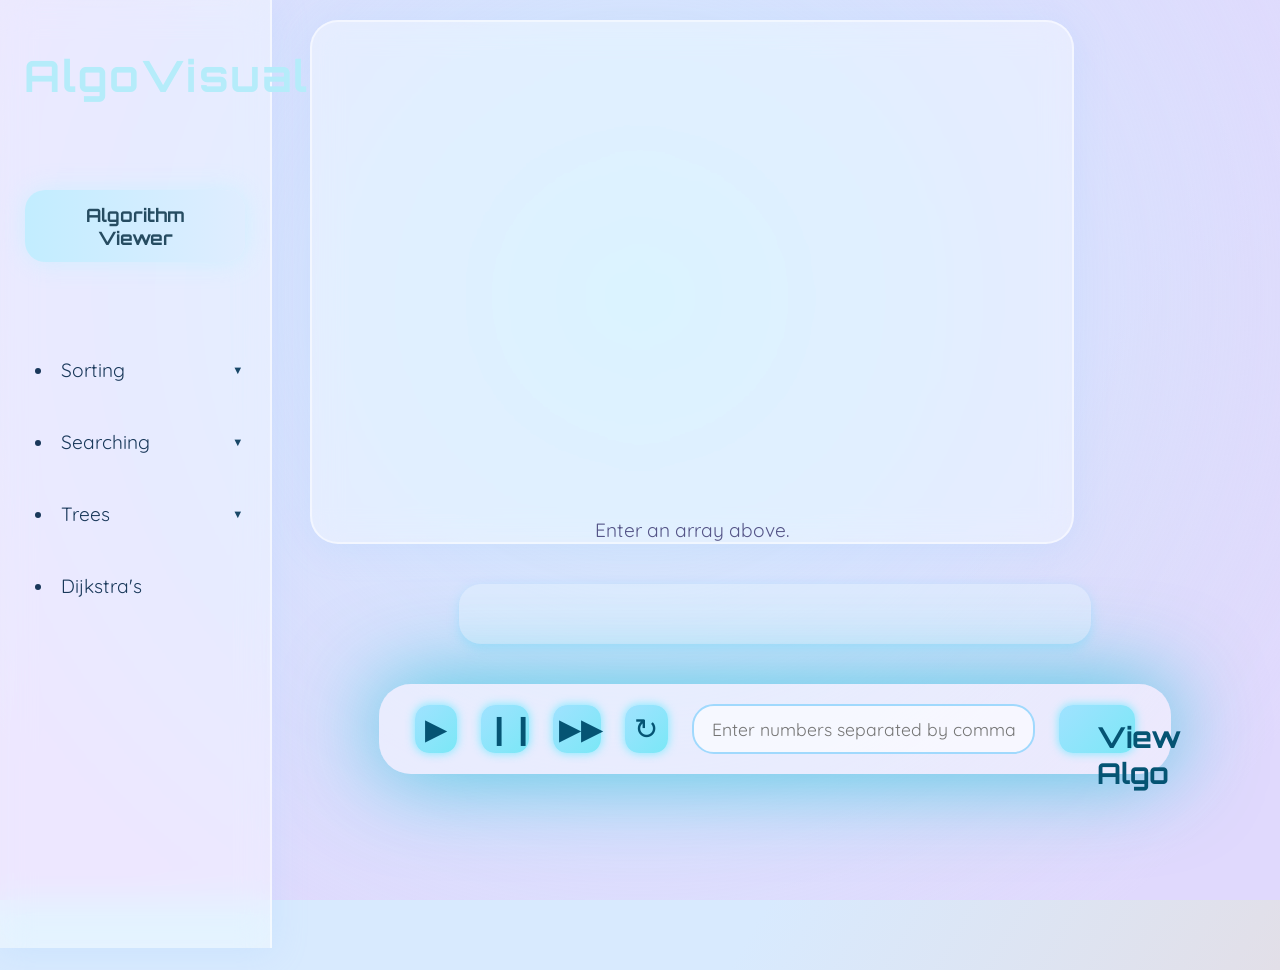
==== index.html @ 263bd95a "file broken into seperate css html and js sections" ====
<!DOCTYPE html>
<html lang="en">
  <head>
    <meta charset="UTF-8" />
    <title>Futuristic Algorithm Visualizer</title>

    <!-- Google Fonts -->
    <link
      href="https://fonts.googleapis.com/css?family=Orbitron:700&display=swap"
      rel="stylesheet"
    />
    <link
      href="https://fonts.googleapis.com/css?family=Quicksand:500,700&display=swap"
      rel="stylesheet"
    />

    <!-- External CSS -->
    <link rel="stylesheet" href="style.css" />
  </head>
  <body>
    <div id="main-bg"></div>

    <!-- Sidebar -->
    <nav id="sidebar">
      <h2>AlgoVisual</h2>
      <button class="tab-btn" id="algoTab">Algorithm Viewer</button>
      <ul id="topics">
        <li class="dropdown">
          Sorting
          <ul>
            <li id="bubbleSortBtn">Bubble Sort</li>
            <li id="mergeSortBtn">Merge Sort</li>
            <li id="quickSortBtn">Quick Sort</li>
          </ul>
        </li>
        <li class="dropdown">
          Searching
          <ul>
            <li id="linearSearchBtn">Linear Search</li>
            <li id="binarySearchBtn">Binary Search</li>
          </ul>
        </li>
        <li class="dropdown">
          Trees
          <ul>
            <li id="linearTreeBtn">Linear Tree</li>
            <li id="binaryTreeBtn">Binary Tree</li>
          </ul>
        </li>
        <li id="dijkstraBtn">Dijkstra's</li>
      </ul>
    </nav>

    <!-- Main Visualizer -->
    <main id="visualizer">
      <div id="viz"></div>
      <div id="step-info"></div>

      <div id="controls">
        <button title="Start" aria-label="Start Animation">&#9654;</button>
        <button title="Pause" aria-label="Pause Animation">
          &#10073;&#10073;
        </button>
        <button title="Step" aria-label="Step Animation">&#9654;&#9654;</button>
        <button title="Reset" aria-label="Reset Animation">&#8635;</button>

        <input
          id="user-input"
          aria-label="Input Array"
          type="text"
          placeholder="Enter numbers separated by commas (e.g., 3,5,1,9)"
        />

        <button id="viewAlgoBtn" aria-label="View Algorithm Details">
          View Algo
        </button>
      </div>
    </main>

    <!-- Info Panel -->
    <aside id="algo-info" aria-label="Algorithm Information" hidden>
      <h2 id="algo-title">Algorithm Title</h2>
      <pre id="algo-code" aria-label="Algorithm Code"></pre>
      <p id="algo-desc">Algorithm description goes here.</p>
    </aside>

    <!-- Modal for Algorithm Details -->
    <div
      class="algo-modal"
      id="algoModal"
      role="dialog"
      aria-modal="true"
      aria-labelledby="algoModalTitle"
      aria-describedby="algoModalDesc"
      tabindex="-1"
    >
      <div class="modal-content">
        <button class="modal-close" aria-label="Close">&times;</button>
        <h2 id="algoModalTitle">Algorithm Info</h2>
        <div id="algoModalDesc"></div>
      </div>
    </div>

    <!-- External JS -->
    <script src="script.js"></script>
  </body>
</html>
---- style.css ----
/* Root colors and fonts */
:root {
  --main-bg: linear-gradient(120deg, #d8eafe 70%, #e2dfe8 100%);
  --card-bg: rgba(255, 255, 255, 0.25);
  --glass-bg: rgba(255, 255, 255, 0.4);
  --glass-border: rgba(255, 255, 255, 0.5);
  --glass-shadow: 0 4px 32px 0 rgba(163, 208, 255, 0.25);
  --neon-blue: #77e7ff;
  --neon-green: #93e9be;
  --periwinkle: #ccccff;
  --accent-blue: #4da3d4;
  --glow: 0 0 12px 3px #acdaff;
  --font-head: "Orbitron", Arial, sans-serif;
  --font-menu: "Quicksand", Arial, sans-serif;
}

/* Body setup */
body {
  margin: 0;
  min-height: 100vh;
  background: var(--main-bg);
  font-family: var(--font-menu);
  color: #19385a;
  overflow-x: hidden;
}

/* Background glow shape */
#main-bg {
  position: fixed;
  z-index: -2;
  left: 0;
  top: 0;
  width: 100vw;
  height: 100vh;
  background: radial-gradient(
    circle at center 33%,
    #b0eafa33 0%,
    #e0d9fd 88%
  );
}

/* Sidebar styling for glass effect */
#sidebar {
  width: 270px;
  height: 100vh;
  background: var(--glass-bg);
  border-right: 2px solid var(--glass-border);
  box-shadow: var(--glass-shadow);
  backdrop-filter: blur(16px) saturate(150%);
  -webkit-backdrop-filter: blur(16px) saturate(150%);
  display: flex;
  flex-direction: column;
  align-items: flex-start;
  padding-top: 48px;
  position: fixed;
  left: 0;
  top: 0;
  z-index: 2;
  gap: 40px;
}

/* Sidebar header */
#sidebar h2 {
  font-family: var(--font-head);
  color: #b5ecfa;
  font-size: 2.7rem;
  font-weight: 700;
  letter-spacing: 2px;
  margin: 0 0 48px 24px;
  text-shadow: var(--glow);
  width: 100%;
  text-align: left;
}

/* Sidebar tab buttons */
#sidebar .tab-btn {
  background: linear-gradient(90deg, #c2edff 0%, #dfedff 100%);
  border: none;
  color: #264c61;
  border-radius: 20px;
  font-size: 1.15rem;
  font-family: var(--font-head);
  font-weight: 700;
  padding: 13px 35px;
  margin: 0 25px 40px 25px;
  cursor: pointer;
  box-shadow: 0 0 24px #b4f2ff77;
  transition: box-shadow 0.17s, color 0.16s, background 0.14s;
}

/* Tab button active/hover style */
#sidebar .tab-btn:hover,
#sidebar .tab-btn.selected {
  background: linear-gradient(100deg, #d7faff 30%, #cef5ff 100%);
  color: #235684;
  box-shadow: var(--glass-shadow);
}

/* Topics list styling */
#topics {
  width: 95%;
  margin: 0 auto;
  padding-left: 0;
}

/* Topic items */
#topics > li {
  font-family: var(--font-menu);
  font-size: 1.2rem;
  text-align: left;
  margin: 0 0 16px 0;
  padding: 16px 28px;
  cursor: pointer;
  border-radius: 18px;
  list-style-type: disc;
  list-style-position: inside;
  background: none;
  transition: background 0.2s ease;
  user-select: none;
  position: relative;
}

/* Hover and selected */
#topics > li:hover,
#topics > li.selected {
  background: rgba(255, 255, 255, 0.17);
  color: #2a86aa;
}

/* Dropdown menus */
.dropdown > ul {
  display: none;
  margin: 0;
  padding-left: 20px;
  list-style-type: circle;
}
.dropdown.open > ul {
  display: block;
}
.dropdown > ul > li {
  padding-left: 12px;
  margin-bottom: 6px;
  font-weight: 500;
  cursor: pointer;
  border-radius: 14px;
}
.dropdown > ul > li:hover,
.dropdown > ul > li.selected {
  background: rgba(255, 255, 255, 0.25);
  color: #2d90c9;
}

/* Add arrow indicator for dropdown */
.dropdown::after {
  content: "▼";
  font-size: 0.7rem;
  position: absolute;
  right: 20px;
  top: 50%;
  transform: translateY(-50%);
  color: #194868;
  user-select: none;
  transition: transform 0.3s ease;
}
.dropdown.open::after {
  transform: translateY(-50%) rotate(180deg);
}

/* Main content area */
main#visualizer {
  margin-left: 270px;
  min-height: 100vh;
  padding: 20px 40px 50px 40px;
}

/* Visualization canvas */
#viz {
  width: 760px;
  height: 370px;
  background: var(--glass-bg);
  border-radius: 28px;
  border: 2px solid var(--glass-border);
  box-shadow: 0 4px 32px 0 rgba(163, 208, 255, 0.25);
  backdrop-filter: blur(15px) saturate(160%);
  display: flex;
  align-items: flex-end;
  justify-content: center;
  margin-bottom: 40px;
}

/* Each bar container */
.bar-container {
  display: flex;
  flex-direction: column;
  align-items: center;
  margin: 0 7px;
}

/* Bar label */
.array-value {
  font-family: var(--font-head);
  font-size: 1.1rem;
  margin-bottom: 8px;
  text-shadow: 0 2px 8px #acdbf7;
  letter-spacing: 1px;
  min-width: 28px;
  background: rgba(230, 250, 255, 0.5);
  border-radius: 6px;
  padding: 2px 7px;
  text-align: center;
  transition: background-color 0.3s, color 0.3s;
}

/* Bars */
.bar {
  width: 28px;
  border-radius: 9px;
  background: linear-gradient(
    130deg,
    #abe7fe 0%,
    #b5fdfa 70%,
    #edfff8 100%
  );
  box-shadow: 0 2px 9px 0 rgba(123, 206, 234, 0.7);
  transition: height 0.4s ease, background-color 0.3s ease;
}

/* Highlighted bars */
.highlight {
  background: linear-gradient(120deg, #80ffd3 0%, #67f9e7 100%);
  box-shadow: 0 0 22px #38ffdc;
}
.swap {
  background: #ff8e94;
  box-shadow: 0 0 22px #ff5f66;
}
.pivot {
  background: linear-gradient(120deg, #ffd780 0%, #ffb86b 100%);
  box-shadow: 0 0 22px #ffd05a;
}

/* Step info message */
#step-info {
  font-family: var(--font-menu);
  font-size: 1.1rem;
  color: #317ca6;
  max-width: 580px;
  margin: 0 auto 40px auto;
  padding: 12px 26px;
  border-radius: 22px;
  background: rgba(227, 244, 255, 0.44);
  box-shadow: 0 4px 12px #9edefdb7;
  text-align: center;
  min-height: 36px;
  user-select: none;
}

/* Control panel */
#controls {
  max-width: 720px;
  margin: 0 auto 40px auto;
  display: flex;
  justify-content: center;
  gap: 24px;
  align-items: center;
  background: var(--glass-bg);
  border-radius: 32px;
  padding: 20px 36px;
  box-shadow: 0 0 88px 2px #00bcd4ab;
}
#controls button {
  background: linear-gradient(135deg, #a0e2ff 0%, #7ee7f7 90%);
  border: none;
  border-radius: 14px;
  width: 48px;
  height: 48px;
  cursor: pointer;
  user-select: none;
  font-size: 1.8rem;
  color: #055473;
  transition: box-shadow 0.3s ease;
  box-shadow: 0 0 8px 1px #4aeaff9a;
}
#controls button:hover {
  box-shadow: 0 0 20px 4px #4aeaffda;
}
#controls input {
  width: 360px;
  font-size: 1.1rem;
  padding: 12px 18px;
  border-radius: 22px;
  border: 2px solid #a0d9fd;
  background: rgba(255, 255, 255, 0.6);
  color: #315f74;
  font-family: var(--font-menu);
  user-select: all;
}

/* View Algo button */
#viewAlgoBtn {
  background: linear-gradient(130deg, #95f6e1 0%, #68e3d6 100%);
  border: none;
  color: #0e605b;
  font-weight: 700;
  font-family: var(--font-head);
  border-radius: 32px;
  cursor: pointer;
  padding: 14px 38px;
  font-size: 1.15rem;
  box-shadow: 0 0 28px #4aeaffbb;
  transition: background-color 0.4s ease;
}
#viewAlgoBtn:hover {
  background: linear-gradient(130deg, #68e3d6 0%, #4ac0bd 100%);
}

/* Information panel */
#algo-info {
  max-width: 740px;
  margin: 0 auto;
  padding: 20px 24px;
  background: var(--glass-bg);
  border-radius: 28px;
  box-shadow: 0 0 32px #58dff3aa;
  color: #16677e;
  font-family: var(--font-menu);
}
#algo-info h2 {
  font-family: var(--font-head);
  text-align: center;
  margin-bottom: 16px;
}
#algo-info pre {
  border-radius: 14px;
  background: rgba(255, 255, 255, 0.3);
  box-shadow: inset 0 0 8px #95f4ffaa;
  padding: 22px 28px;
  font-family: monospace;
  overflow-x: auto;
}

/* Modal styles */
.algo-modal {
  position: fixed;
  inset: 0;
  background: rgba(200, 220, 255, 0.3);
  display: none;
  align-items: center;
  justify-content: center;
  backdrop-filter: blur(24px);
  z-index: 10;
}
.algo-modal.show {
  display: flex;
}
.algo-modal .modal-content {
  background: linear-gradient(120deg, #dbf8fa 70%, #f7fcff 100%);
  border-radius: 40px;
  box-shadow: 0 0 40px #3ac7fc9c;
  padding: 32px 42px;
  max-width: 480px;
  width: 90%;
  position: relative;
  font-family: var(--font-menu);
  color: #1d4f70;
}
.algo-modal .modal-content h2 {
  font-family: var(--font-head);
  font-size: 2.4rem;
  text-align: center;
  margin-bottom: 24px;
  text-shadow: 0 0 24px #53d9fc9a;
}
.algo-modal .modal-content pre {
  background: rgba(255, 255, 255, 0.6);
  border-radius: 18px;
  padding: 18px 24px;
  font-size: 1rem;
  overflow-x: auto;
}
.algo-modal .modal-content p,
.algo-modal .modal-content ul {
  font-size: 1.05rem;
  line-height: 1.4;
}
.algo-modal .modal-content ul {
  padding-left: 24px;
  color: #0e5864;
}
.algo-modal .modal-content ul li {
  margin-bottom: 8px;
}
.algo-modal .modal-close {
  position: absolute;
  top: 10px;
  right: 14px;
  width: 38px;
  height: 38px;
  font-weight: 900;
  font-size: 1.8rem;
  color: #08759c;
  border-radius: 100%;
  background: #d2f0ff;
  cursor: pointer;
  box-shadow: 0 0 18px #4fc9ff6f;
  user-select: none;
  border: none;
}
.algo-modal .modal-close:hover {
  background: #98e1ff;
  color: #01495b;
  box-shadow: 0 0 26px #47ceff9c;
}

/* Responsive */
@media (max-width: 840px) {
  #sidebar {
    width: 200px;
  }
  main#visualizer {
    margin-left: 200px;
  }
  #viz {
    width: 90vw;
    height: 300px;
  }
}
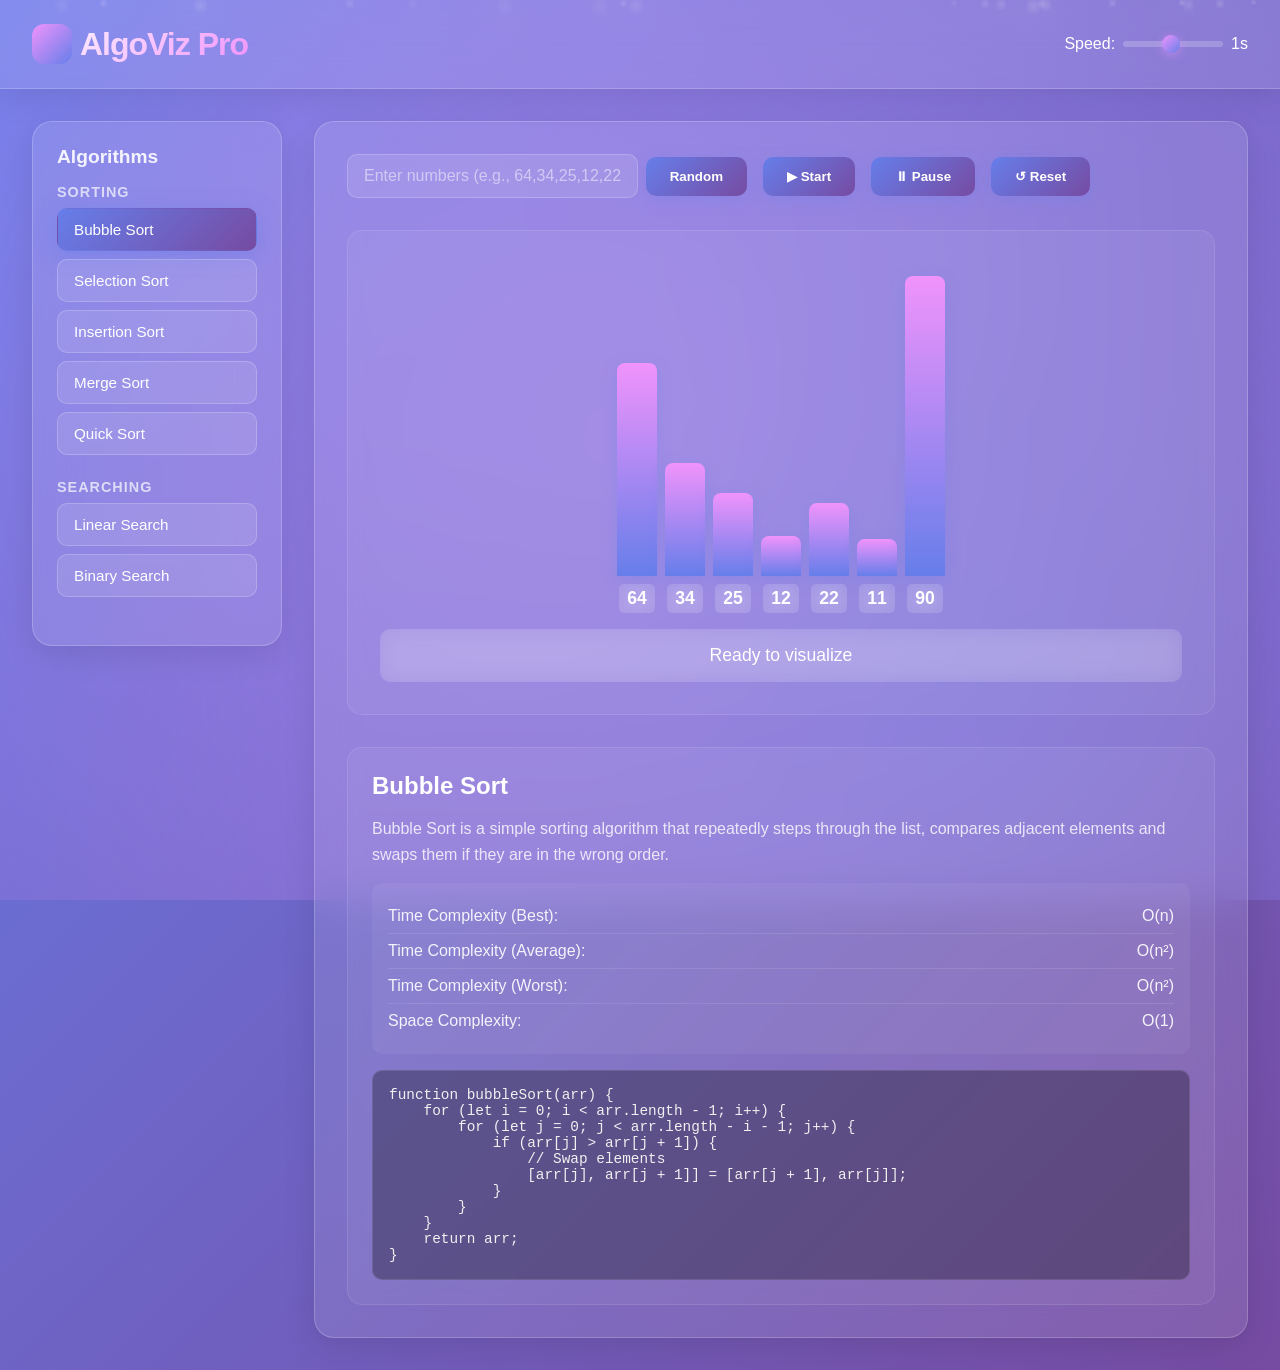
==== commit 55c8e256: "Created seperate html,css and js files" ====
--- a/index.html
+++ b/index.html
@@ -2,106 +2,123 @@
 <html lang="en">
   <head>
     <meta charset="UTF-8" />
-    <title>Futuristic Algorithm Visualizer</title>
-
-    <!-- Google Fonts -->
-    <link
-      href="https://fonts.googleapis.com/css?family=Orbitron:700&display=swap"
-      rel="stylesheet"
-    />
-    <link
-      href="https://fonts.googleapis.com/css?family=Quicksand:500,700&display=swap"
-      rel="stylesheet"
-    />
-
-    <!-- External CSS -->
+    <meta name="viewport" content="width=device-width, initial-scale=1.0" />
+    <title>AlgoViz Pro - Interactive Algorithm Visualizer</title>
     <link rel="stylesheet" href="style.css" />
   </head>
   <body>
-    <div id="main-bg"></div>
+    <div class="bg-animation"></div>
 
-    <!-- Sidebar -->
-    <nav id="sidebar">
-      <h2>AlgoVisual</h2>
-      <button class="tab-btn" id="algoTab">Algorithm Viewer</button>
-      <ul id="topics">
-        <li class="dropdown">
-          Sorting
-          <ul>
-            <li id="bubbleSortBtn">Bubble Sort</li>
-            <li id="mergeSortBtn">Merge Sort</li>
-            <li id="quickSortBtn">Quick Sort</li>
-          </ul>
-        </li>
-        <li class="dropdown">
-          Searching
-          <ul>
-            <li id="linearSearchBtn">Linear Search</li>
-            <li id="binarySearchBtn">Binary Search</li>
-          </ul>
-        </li>
-        <li class="dropdown">
-          Trees
-          <ul>
-            <li id="linearTreeBtn">Linear Tree</li>
-            <li id="binaryTreeBtn">Binary Tree</li>
-          </ul>
-        </li>
-        <li id="dijkstraBtn">Dijkstra's</li>
-      </ul>
-    </nav>
+    <!-- Floating particles -->
+    <div id="particles"></div>
 
-    <!-- Main Visualizer -->
-    <main id="visualizer">
-      <div id="viz"></div>
-      <div id="step-info"></div>
+    <header class="header">
+      <div class="logo">
+        <div class="logo-icon">📊</div>
+        AlgoViz Pro
+      </div>
+      <div class="speed-control">
+        <span>Speed:</span>
+        <input
+          type="range"
+          class="speed-slider"
+          id="speedSlider"
+          min="100"
+          max="2000"
+          value="1000"
+        />
+        <span id="speedValue">1s</span>
+      </div>
+    </header>
 
-      <div id="controls">
-        <button title="Start" aria-label="Start Animation">&#9654;</button>
-        <button title="Pause" aria-label="Pause Animation">
-          &#10073;&#10073;
-        </button>
-        <button title="Step" aria-label="Step Animation">&#9654;&#9654;</button>
-        <button title="Reset" aria-label="Reset Animation">&#8635;</button>
+    <div class="container">
+      <aside class="sidebar">
+        <h3>Algorithms</h3>
 
-        <input
-          id="user-input"
-          aria-label="Input Array"
-          type="text"
-          placeholder="Enter numbers separated by commas (e.g., 3,5,1,9)"
-        />
+        <div class="algo-category">
+          <div class="category-title">Sorting</div>
+          <button class="algo-btn active" data-algo="bubble">
+            Bubble Sort
+          </button>
+          <button class="algo-btn" data-algo="selection">Selection Sort</button>
+          <button class="algo-btn" data-algo="insertion">Insertion Sort</button>
+          <button class="algo-btn" data-algo="merge">Merge Sort</button>
+          <button class="algo-btn" data-algo="quick">Quick Sort</button>
+        </div>
 
-        <button id="viewAlgoBtn" aria-label="View Algorithm Details">
-          View Algo
-        </button>
-      </div>
-    </main>
+        <div class="algo-category">
+          <div class="category-title">Searching</div>
+          <button class="algo-btn" data-algo="linear">Linear Search</button>
+          <button class="algo-btn" data-algo="binary">Binary Search</button>
+        </div>
+      </aside>
 
-    <!-- Info Panel -->
-    <aside id="algo-info" aria-label="Algorithm Information" hidden>
-      <h2 id="algo-title">Algorithm Title</h2>
-      <pre id="algo-code" aria-label="Algorithm Code"></pre>
-      <p id="algo-desc">Algorithm description goes here.</p>
-    </aside>
+      <main class="main-content">
+        <div class="controls">
+          <div class="input-group">
+            <input
+              type="text"
+              class="array-input"
+              id="arrayInput"
+              placeholder="Enter numbers (e.g., 64,34,25,12,22)"
+            />
+            <button class="control-btn" id="generateBtn">Random</button>
+          </div>
+          <button class="control-btn" id="startBtn">▶ Start</button>
+          <button class="control-btn" id="pauseBtn">⏸ Pause</button>
+          <button class="control-btn" id="resetBtn">↺ Reset</button>
+        </div>
 
-    <!-- Modal for Algorithm Details -->
-    <div
-      class="algo-modal"
-      id="algoModal"
-      role="dialog"
-      aria-modal="true"
-      aria-labelledby="algoModalTitle"
-      aria-describedby="algoModalDesc"
-      tabindex="-1"
-    >
-      <div class="modal-content">
-        <button class="modal-close" aria-label="Close">&times;</button>
-        <h2 id="algoModalTitle">Algorithm Info</h2>
-        <div id="algoModalDesc"></div>
-      </div>
+        <div class="viz-container">
+          <div class="viz-canvas" id="vizCanvas"></div>
+          <div class="status-message" id="statusMessage">
+            Ready to visualize
+          </div>
+        </div>
+
+        <div class="info-panel">
+          <h2 class="info-title" id="algoTitle">Bubble Sort</h2>
+          <p class="info-description" id="algoDescription">
+            Bubble Sort is a simple sorting algorithm that repeatedly steps
+            through the list, compares adjacent elements and swaps them if they
+            are in the wrong order.
+          </p>
+
+          <div class="complexity-table">
+            <div class="complexity-row">
+              <span>Time Complexity (Best):</span>
+              <span id="timeBest">O(n)</span>
+            </div>
+            <div class="complexity-row">
+              <span>Time Complexity (Average):</span>
+              <span id="timeAvg">O(n²)</span>
+            </div>
+            <div class="complexity-row">
+              <span>Time Complexity (Worst):</span>
+              <span id="timeWorst">O(n²)</span>
+            </div>
+            <div class="complexity-row">
+              <span>Space Complexity:</span>
+              <span id="space">O(1)</span>
+            </div>
+          </div>
+
+          <pre class="code-snippet" id="codeSnippet">
+function bubbleSort(arr) {
+    for (let i = 0; i < arr.length - 1; i++) {
+        for (let j = 0; j < arr.length - i - 1; j++) {
+            if (arr[j] > arr[j + 1]) {
+                [arr[j], arr[j + 1]] = [arr[j + 1], arr[j]];
+            }
+        }
+    }
+    return arr;
+}</pre
+          >
+        </div>
+      </main>
     </div>
 
-    <!-- External JS -->
     <script src="script.js"></script>
   </body>
 </html>
--- a/style.css
+++ b/style.css
@@ -1,427 +1,585 @@
-/* Root colors and fonts */
-:root {
-  --main-bg: linear-gradient(120deg, #d8eafe 70%, #e2dfe8 100%);
-  --card-bg: rgba(255, 255, 255, 0.25);
-  --glass-bg: rgba(255, 255, 255, 0.4);
-  --glass-border: rgba(255, 255, 255, 0.5);
-  --glass-shadow: 0 4px 32px 0 rgba(163, 208, 255, 0.25);
-  --neon-blue: #77e7ff;
-  --neon-green: #93e9be;
-  --periwinkle: #ccccff;
-  --accent-blue: #4da3d4;
-  --glow: 0 0 12px 3px #acdaff;
-  --font-head: "Orbitron", Arial, sans-serif;
-  --font-menu: "Quicksand", Arial, sans-serif;
+
+      * {
+        margin: 0;
+        padding: 0;
+        box-sizing: border-box;
+      }
+
+      :root {
+        --primary: #667eea;
+        --secondary: #764ba2;
+        --accent: #f093fb;
+        --success: #4ade80;
+        --warning: #fbbf24;
+        --danger: #f87171;
+        --dark: #1e293b;
+        --light: #f1f5f9;
+        --glass: rgba(255, 255, 255, 0.1);
+        --glass-border: rgba(255, 255, 255, 0.2);
+      }
+
+      body {
+        font-family: "Inter", -apple-system, BlinkMacSystemFont, "Segoe UI",
+          sans-serif;
+        background: linear-gradient(135deg, #667eea 0%, #764ba2 100%);
+        min-height: 100vh;
+        overflow-x: hidden;
+        position: relative;
+      }
+
+      /* Animated background */
+      .bg-animation {
+        position: fixed;
+        width: 100%;
+        height: 100%;
+        top: 0;
+        left: 0;
+        z-index: -1;
+        overflow: hidden;
+      }
+
+      .bg-animation::before {
+        content: "";
+        position: absolute;
+        width: 200%;
+        height: 200%;
+        top: -50%;
+        left: -50%;
+        background: radial-gradient(
+          circle,
+          rgba(240, 147, 251, 0.4) 0%,
+          transparent 70%
+        );
+        animation: rotate 30s linear infinite;
+      }
+
+      .bg-animation::after {
+        content: "";
+        position: absolute;
+        width: 150%;
+        height: 150%;
+        bottom: -50%;
+        right: -50%;
+        background: radial-gradient(
+          circle,
+          rgba(102, 126, 234, 0.4) 0%,
+          transparent 70%
+        );
+        animation: rotate-reverse 25s linear infinite;
+      }
+
+      @keyframes rotate {
+        0% {
+          transform: rotate(0deg);
+        }
+        100% {
+          transform: rotate(360deg);
+        }
+      }
+
+      @keyframes rotate-reverse {
+        0% {
+          transform: rotate(360deg);
+        }
+        100% {
+          transform: rotate(0deg);
+        }
+      }
+
+      /* Floating particles */
+      .particle {
+        position: fixed;
+        pointer-events: none;
+        opacity: 0.5;
+        animation: float 20s infinite linear;
+      }
+
+      @keyframes float {
+        0% {
+          transform: translateY(100vh) translateX(0) rotate(0deg);
+          opacity: 0;
+        }
+        10% {
+          opacity: 0.5;
+        }
+        90% {
+          opacity: 0.5;
+        }
+        100% {
+          transform: translateY(-100vh) translateX(100px) rotate(720deg);
+          opacity: 0;
+        }
+      }
+
+      /* Header */
+      .header {
+        background: var(--glass);
+        backdrop-filter: blur(20px);
+        border-bottom: 1px solid var(--glass-border);
+        padding: 1.5rem 2rem;
+        display: flex;
+        justify-content: space-between;
+        align-items: center;
+        position: sticky;
+        top: 0;
+        z-index: 100;
+        box-shadow: 0 8px 32px rgba(0, 0, 0, 0.1);
+      }
+
+      .logo {
+        font-size: 2rem;
+        font-weight: 800;
+        background: linear-gradient(135deg, #fff, #f093fb);
+        -webkit-background-clip: text;
+        -webkit-text-fill-color: transparent;
+        background-clip: text;
+        letter-spacing: -1px;
+        display: flex;
+        align-items: center;
+        gap: 0.5rem;
+      }
+
+      .logo-icon {
+        width: 40px;
+        height: 40px;
+        background: linear-gradient(135deg, var(--accent), var(--primary));
+        border-radius: 12px;
+        display: flex;
+        align-items: center;
+        justify-content: center;
+        font-size: 1.5rem;
+        animation: pulse-glow 2s ease-in-out infinite;
+      }
+
+      @keyframes pulse-glow {
+        0%,
+        100% {
+          box-shadow: 0 0 20px rgba(240, 147, 251, 0.5);
+        }
+        50% {
+          box-shadow: 0 0 40px rgba(240, 147, 251, 0.8);
+        }
+      }
+
+      /* Main container */
+      .container {
+        max-width: 1400px;
+        margin: 2rem auto;
+        padding: 0 2rem;
+        display: grid;
+        grid-template-columns: 250px 1fr;
+        gap: 2rem;
+      }
+
+      /* Sidebar */
+      .sidebar {
+        background: var(--glass);
+        backdrop-filter: blur(20px);
+        border: 1px solid var(--glass-border);
+        border-radius: 20px;
+        padding: 1.5rem;
+        height: fit-content;
+        position: sticky;
+        top: 100px;
+        box-shadow: 0 8px 32px rgba(0, 0, 0, 0.1);
+      }
+
+      .sidebar h3 {
+        color: white;
+        margin-bottom: 1rem;
+        font-size: 1.2rem;
+        opacity: 0.9;
+      }
+
+      .algo-category {
+        margin-bottom: 1rem;
+      }
+
+      .category-title {
+        color: rgba(255, 255, 255, 0.7);
+        font-size: 0.9rem;
+        font-weight: 600;
+        margin-bottom: 0.5rem;
+        text-transform: uppercase;
+        letter-spacing: 1px;
+      }
+
+      .algo-btn {
+        width: 100%;
+        padding: 0.75rem 1rem;
+        background: rgba(255, 255, 255, 0.1);
+        border: 1px solid rgba(255, 255, 255, 0.2);
+        color: white;
+        border-radius: 10px;
+        cursor: pointer;
+        transition: all 0.3s cubic-bezier(0.4, 0, 0.2, 1);
+        margin-bottom: 0.5rem;
+        font-size: 0.95rem;
+        text-align: left;
+        position: relative;
+        overflow: hidden;
+      }
+
+      .algo-btn::before {
+        content: "";
+        position: absolute;
+        top: 0;
+        left: -100%;
+        width: 100%;
+        height: 100%;
+        background: linear-gradient(
+          90deg,
+          transparent,
+          rgba(255, 255, 255, 0.2),
+          transparent
+        );
+        transition: left 0.5s;
+      }
+
+      .algo-btn:hover {
+        transform: translateX(5px);
+        background: rgba(255, 255, 255, 0.2);
+        border-color: rgba(255, 255, 255, 0.4);
+        box-shadow: 0 4px 20px rgba(240, 147, 251, 0.3);
+      }
+
+      .algo-btn:hover::before {
+        left: 100%;
+      }
+
+      .algo-btn.active {
+        background: linear-gradient(135deg, var(--primary), var(--secondary));
+        border-color: transparent;
+        box-shadow: 0 4px 20px rgba(102, 126, 234, 0.5);
+      }
+
+      /* Main content */
+      .main-content {
+        background: var(--glass);
+        backdrop-filter: blur(20px);
+        border: 1px solid var(--glass-border);
+        border-radius: 20px;
+        padding: 2rem;
+        box-shadow: 0 8px 32px rgba(0, 0, 0, 0.1);
+      }
+
+      /* Visualization canvas */
+      .viz-container {
+        background: rgba(255, 255, 255, 0.05);
+        border-radius: 15px;
+        padding: 2rem;
+        margin-bottom: 2rem;
+        min-height: 400px;
+        position: relative;
+        overflow: hidden;
+        border: 1px solid rgba(255, 255, 255, 0.1);
+      }
+
+      .viz-canvas {
+        display: flex;
+        align-items: flex-end;
+        justify-content: center;
+        gap: 8px;
+        min-height: 350px;
+        position: relative;
+      }
+
+      .array-bar {
+        display: flex;
+        flex-direction: column;
+        align-items: center;
+        position: relative;
+        transition: all 0.3s cubic-bezier(0.4, 0, 0.2, 1);
+      }
+
+      .bar {
+        width: 40px;
+        background: linear-gradient(180deg, var(--accent), var(--primary));
+        border-radius: 8px 8px 0 0;
+        position: relative;
+        transition: all 0.3s cubic-bezier(0.4, 0, 0.2, 1);
+        box-shadow: 0 4px 15px rgba(102, 126, 234, 0.3);
+      }
+
+      .bar.comparing {
+        background: linear-gradient(180deg, var(--warning), #f59e0b);
+        animation: pulse 0.5s ease-in-out;
+        box-shadow: 0 0 30px rgba(251, 191, 36, 0.6);
+      }
+
+      .bar.swapping {
+        background: linear-gradient(180deg, var(--danger), #ef4444);
+        animation: swap-animation 0.5s ease-in-out;
+        box-shadow: 0 0 30px rgba(248, 113, 113, 0.6);
+      }
+
+      .bar.sorted {
+        background: linear-gradient(180deg, var(--success), #22c55e);
+        animation: sorted-animation 0.5s ease-in-out;
+        box-shadow: 0 0 30px rgba(74, 222, 128, 0.6);
+      }
+
+      @keyframes pulse {
+        0%,
+        100% {
+          transform: scale(1);
+        }
+        50% {
+          transform: scale(1.1);
+        }
+      }
+
+      @keyframes swap-animation {
+        0% {
+          transform: translateY(0) rotate(0);
+        }
+        50% {
+          transform: translateY(-20px) rotate(5deg);
+        }
+        100% {
+          transform: translateY(0) rotate(0);
+        }
+      }
+
+      @keyframes sorted-animation {
+        0% {
+          transform: scale(1) translateY(0);
+        }
+        50% {
+          transform: scale(1.2) translateY(-10px);
+        }
+        100% {
+          transform: scale(1) translateY(0);
+        }
+      }
+
+      .bar-value {
+        color: white;
+        font-weight: 600;
+        font-size: 1.1rem;
+        margin-top: 0.5rem;
+        padding: 0.25rem 0.5rem;
+        background: rgba(255, 255, 255, 0.1);
+        border-radius: 5px;
+        backdrop-filter: blur(10px);
+        transition: all 0.3s;
+      }
+
+      .bar-value.highlight {
+        background: rgba(251, 191, 36, 0.3);
+        transform: scale(1.2);
+      }
+
+      /* Controls */
+      .controls {
+        display: flex;
+        gap: 1rem;
+        margin-bottom: 2rem;
+        flex-wrap: wrap;
+        align-items: center;
+      }
+
+      .control-btn {
+        padding: 0.75rem 1.5rem;
+        background: linear-gradient(135deg, var(--primary), var(--secondary));
+        border: none;
+        color: white;
+        border-radius: 10px;
+        cursor: pointer;
+        font-weight: 600;
+        transition: all 0.3s cubic-bezier(0.4, 0, 0.2, 1);
+        position: relative;
+        overflow: hidden;
+        box-shadow: 0 4px 15px rgba(102, 126, 234, 0.3);
+      }
+
+      .control-btn::before {
+        content: "";
+        position: absolute;
+        top: 50%;
+        left: 50%;
+        width: 0;
+        height: 0;
+        border-radius: 50%;
+        background: rgba(255, 255, 255, 0.3);
+        transform: translate(-50%, -50%);
+        transition: width 0.6s, height 0.6s;
+      }
+
+      .control-btn:hover {
+        transform: translateY(-2px);
+        box-shadow: 0 6px 20px rgba(102, 126, 234, 0.4);
+      }
+
+      .control-btn:active::before {
+        width: 300px;
+        height: 300px;
+      }
+
+      .control-btn:disabled {
+        opacity: 0.5;
+        cursor: not-allowed;
+      }
+
+      .input-group {
+        display: flex;
+        gap: 0.5rem;
+        align-items: center;
+        flex: 1;
+        max-width: 400px;
+      }
+
+      .array-input {
+        flex: 1;
+        padding: 0.75rem 1rem;
+        background: rgba(255, 255, 255, 0.1);
+        border: 1px solid rgba(255, 255, 255, 0.2);
+        color: white;
+        border-radius: 10px;
+        font-size: 1rem;
+        transition: all 0.3s;
+      }
+
+      .array-input::placeholder {
+        color: rgba(255, 255, 255, 0.5);
+      }
+
+      .array-input:focus {
+        outline: none;
+        background: rgba(255, 255, 255, 0.15);
+        border-color: var(--accent);
+        box-shadow: 0 0 20px rgba(240, 147, 251, 0.3);
+      }
+
+      .speed-control {
+        display: flex;
+        align-items: center;
+        gap: 0.5rem;
+        color: white;
+      }
+
+      .speed-slider {
+        width: 100px;
+        height: 6px;
+        background: rgba(255, 255, 255, 0.2);
+        border-radius: 3px;
+        outline: none;
+        -webkit-appearance: none;
+      }
+
+      .speed-slider::-webkit-slider-thumb {
+        -webkit-appearance: none;
+        width: 18px;
+        height: 18px;
+        background: linear-gradient(135deg, var(--accent), var(--primary));
+        border-radius: 50%;
+        cursor: pointer;
+        box-shadow: 0 2px 10px rgba(240, 147, 251, 0.5);
+      }
+
+      /* Info panel */
+      .info-panel {
+        background: rgba(255, 255, 255, 0.05);
+        border-radius: 15px;
+        padding: 1.5rem;
+        margin-top: 2rem;
+        border: 1px solid rgba(255, 255, 255, 0.1);
+      }
+
+      .info-title {
+        color: white;
+        font-size: 1.5rem;
+        margin-bottom: 1rem;
+        font-weight: 700;
+      }
+
+      .info-description {
+        color: rgba(255, 255, 255, 0.8);
+        line-height: 1.6;
+        margin-bottom: 1rem;
+      }
+
+      .complexity-table {
+        background: rgba(255, 255, 255, 0.05);
+        border-radius: 10px;
+        padding: 1rem;
+        margin-top: 1rem;
+      }
+
+      .complexity-row {
+        display: flex;
+        justify-content: space-between;
+        padding: 0.5rem 0;
+        color: rgba(255, 255, 255, 0.9);
+        border-bottom: 1px solid rgba(255, 255, 255, 0.1);
+      }
+
+      .complexity-row:last-child {
+        border-bottom: none;
+      }
+
+      .code-snippet {
+        background: rgba(0, 0, 0, 0.3);
+        border-radius: 10px;
+        padding: 1rem;
+        margin-top: 1rem;
+        color: #f0f0f0;
+        font-family: "Courier New", monospace;
+        font-size: 0.9rem;
+        overflow-x: auto;
+        border: 1px solid rgba(255, 255, 255, 0.1);
+      }
+
+      /* Status message */
+      .status-message {
+        text-align: center;
+        color: white;
+        font-size: 1.1rem;
+        margin-top: 1rem;
+        padding: 1rem;
+        background: rgba(255, 255, 255, 0.1);
+        border-radius: 10px;
+        backdrop-filter: blur(10px);
+        min-height: 50px;
+        display: flex;
+        align-items: center;
+        justify-content: center;
+        transition: all 0.3s;
+      }
+
+      .status-message.success {
+        background: rgba(74, 222, 128, 0.2);
+        border: 1px solid rgba(74, 222, 128, 0.3);
+      }
+
+      .status-message.warning {
+        background: rgba(251, 191, 36, 0.2);
+        border: 1px solid rgba(251, 191, 36, 0.3);
+      }
+
+      /* Responsive */
+      @media (max-width: 768px) {
+        .container {
+          grid-template-columns: 1fr;
+        }
+
+        .sidebar {
+          position: static;
+        }
+
+        .controls {
+          flex-direction: column;
+          align-items: stretch;
+        }
+
+        .input-group {
+          max-width: 100%;
+        }
+      }
+
+      .particle {
+  position: fixed;
+  pointer-events: none;
+  opacity: 0.5;
+  animation: float 20s infinite linear;
 }
-
-/* Body setup */
-body {
-  margin: 0;
-  min-height: 100vh;
-  background: var(--main-bg);
-  font-family: var(--font-menu);
-  color: #19385a;
-  overflow-x: hidden;
-}
-
-/* Background glow shape */
-#main-bg {
-  position: fixed;
-  z-index: -2;
-  left: 0;
-  top: 0;
-  width: 100vw;
-  height: 100vh;
-  background: radial-gradient(
-    circle at center 33%,
-    #b0eafa33 0%,
-    #e0d9fd 88%
-  );
-}
-
-/* Sidebar styling for glass effect */
-#sidebar {
-  width: 270px;
-  height: 100vh;
-  background: var(--glass-bg);
-  border-right: 2px solid var(--glass-border);
-  box-shadow: var(--glass-shadow);
-  backdrop-filter: blur(16px) saturate(150%);
-  -webkit-backdrop-filter: blur(16px) saturate(150%);
-  display: flex;
-  flex-direction: column;
-  align-items: flex-start;
-  padding-top: 48px;
-  position: fixed;
-  left: 0;
-  top: 0;
-  z-index: 2;
-  gap: 40px;
-}
-
-/* Sidebar header */
-#sidebar h2 {
-  font-family: var(--font-head);
-  color: #b5ecfa;
-  font-size: 2.7rem;
-  font-weight: 700;
-  letter-spacing: 2px;
-  margin: 0 0 48px 24px;
-  text-shadow: var(--glow);
-  width: 100%;
-  text-align: left;
-}
-
-/* Sidebar tab buttons */
-#sidebar .tab-btn {
-  background: linear-gradient(90deg, #c2edff 0%, #dfedff 100%);
-  border: none;
-  color: #264c61;
-  border-radius: 20px;
-  font-size: 1.15rem;
-  font-family: var(--font-head);
-  font-weight: 700;
-  padding: 13px 35px;
-  margin: 0 25px 40px 25px;
-  cursor: pointer;
-  box-shadow: 0 0 24px #b4f2ff77;
-  transition: box-shadow 0.17s, color 0.16s, background 0.14s;
-}
-
-/* Tab button active/hover style */
-#sidebar .tab-btn:hover,
-#sidebar .tab-btn.selected {
-  background: linear-gradient(100deg, #d7faff 30%, #cef5ff 100%);
-  color: #235684;
-  box-shadow: var(--glass-shadow);
-}
-
-/* Topics list styling */
-#topics {
-  width: 95%;
-  margin: 0 auto;
-  padding-left: 0;
-}
-
-/* Topic items */
-#topics > li {
-  font-family: var(--font-menu);
-  font-size: 1.2rem;
-  text-align: left;
-  margin: 0 0 16px 0;
-  padding: 16px 28px;
-  cursor: pointer;
-  border-radius: 18px;
-  list-style-type: disc;
-  list-style-position: inside;
-  background: none;
-  transition: background 0.2s ease;
-  user-select: none;
-  position: relative;
-}
-
-/* Hover and selected */
-#topics > li:hover,
-#topics > li.selected {
-  background: rgba(255, 255, 255, 0.17);
-  color: #2a86aa;
-}
-
-/* Dropdown menus */
-.dropdown > ul {
-  display: none;
-  margin: 0;
-  padding-left: 20px;
-  list-style-type: circle;
-}
-.dropdown.open > ul {
-  display: block;
-}
-.dropdown > ul > li {
-  padding-left: 12px;
-  margin-bottom: 6px;
-  font-weight: 500;
-  cursor: pointer;
-  border-radius: 14px;
-}
-.dropdown > ul > li:hover,
-.dropdown > ul > li.selected {
-  background: rgba(255, 255, 255, 0.25);
-  color: #2d90c9;
-}
-
-/* Add arrow indicator for dropdown */
-.dropdown::after {
-  content: "▼";
-  font-size: 0.7rem;
-  position: absolute;
-  right: 20px;
-  top: 50%;
-  transform: translateY(-50%);
-  color: #194868;
-  user-select: none;
-  transition: transform 0.3s ease;
-}
-.dropdown.open::after {
-  transform: translateY(-50%) rotate(180deg);
-}
-
-/* Main content area */
-main#visualizer {
-  margin-left: 270px;
-  min-height: 100vh;
-  padding: 20px 40px 50px 40px;
-}
-
-/* Visualization canvas */
-#viz {
-  width: 760px;
-  height: 370px;
-  background: var(--glass-bg);
-  border-radius: 28px;
-  border: 2px solid var(--glass-border);
-  box-shadow: 0 4px 32px 0 rgba(163, 208, 255, 0.25);
-  backdrop-filter: blur(15px) saturate(160%);
-  display: flex;
-  align-items: flex-end;
-  justify-content: center;
-  margin-bottom: 40px;
-}
-
-/* Each bar container */
-.bar-container {
-  display: flex;
-  flex-direction: column;
-  align-items: center;
-  margin: 0 7px;
-}
-
-/* Bar label */
-.array-value {
-  font-family: var(--font-head);
-  font-size: 1.1rem;
-  margin-bottom: 8px;
-  text-shadow: 0 2px 8px #acdbf7;
-  letter-spacing: 1px;
-  min-width: 28px;
-  background: rgba(230, 250, 255, 0.5);
-  border-radius: 6px;
-  padding: 2px 7px;
-  text-align: center;
-  transition: background-color 0.3s, color 0.3s;
-}
-
-/* Bars */
-.bar {
-  width: 28px;
-  border-radius: 9px;
-  background: linear-gradient(
-    130deg,
-    #abe7fe 0%,
-    #b5fdfa 70%,
-    #edfff8 100%
-  );
-  box-shadow: 0 2px 9px 0 rgba(123, 206, 234, 0.7);
-  transition: height 0.4s ease, background-color 0.3s ease;
-}
-
-/* Highlighted bars */
-.highlight {
-  background: linear-gradient(120deg, #80ffd3 0%, #67f9e7 100%);
-  box-shadow: 0 0 22px #38ffdc;
-}
-.swap {
-  background: #ff8e94;
-  box-shadow: 0 0 22px #ff5f66;
-}
-.pivot {
-  background: linear-gradient(120deg, #ffd780 0%, #ffb86b 100%);
-  box-shadow: 0 0 22px #ffd05a;
-}
-
-/* Step info message */
-#step-info {
-  font-family: var(--font-menu);
-  font-size: 1.1rem;
-  color: #317ca6;
-  max-width: 580px;
-  margin: 0 auto 40px auto;
-  padding: 12px 26px;
-  border-radius: 22px;
-  background: rgba(227, 244, 255, 0.44);
-  box-shadow: 0 4px 12px #9edefdb7;
-  text-align: center;
-  min-height: 36px;
-  user-select: none;
-}
-
-/* Control panel */
-#controls {
-  max-width: 720px;
-  margin: 0 auto 40px auto;
-  display: flex;
-  justify-content: center;
-  gap: 24px;
-  align-items: center;
-  background: var(--glass-bg);
-  border-radius: 32px;
-  padding: 20px 36px;
-  box-shadow: 0 0 88px 2px #00bcd4ab;
-}
-#controls button {
-  background: linear-gradient(135deg, #a0e2ff 0%, #7ee7f7 90%);
-  border: none;
-  border-radius: 14px;
-  width: 48px;
-  height: 48px;
-  cursor: pointer;
-  user-select: none;
-  font-size: 1.8rem;
-  color: #055473;
-  transition: box-shadow 0.3s ease;
-  box-shadow: 0 0 8px 1px #4aeaff9a;
-}
-#controls button:hover {
-  box-shadow: 0 0 20px 4px #4aeaffda;
-}
-#controls input {
-  width: 360px;
-  font-size: 1.1rem;
-  padding: 12px 18px;
-  border-radius: 22px;
-  border: 2px solid #a0d9fd;
-  background: rgba(255, 255, 255, 0.6);
-  color: #315f74;
-  font-family: var(--font-menu);
-  user-select: all;
-}
-
-/* View Algo button */
-#viewAlgoBtn {
-  background: linear-gradient(130deg, #95f6e1 0%, #68e3d6 100%);
-  border: none;
-  color: #0e605b;
-  font-weight: 700;
-  font-family: var(--font-head);
-  border-radius: 32px;
-  cursor: pointer;
-  padding: 14px 38px;
-  font-size: 1.15rem;
-  box-shadow: 0 0 28px #4aeaffbb;
-  transition: background-color 0.4s ease;
-}
-#viewAlgoBtn:hover {
-  background: linear-gradient(130deg, #68e3d6 0%, #4ac0bd 100%);
-}
-
-/* Information panel */
-#algo-info {
-  max-width: 740px;
-  margin: 0 auto;
-  padding: 20px 24px;
-  background: var(--glass-bg);
-  border-radius: 28px;
-  box-shadow: 0 0 32px #58dff3aa;
-  color: #16677e;
-  font-family: var(--font-menu);
-}
-#algo-info h2 {
-  font-family: var(--font-head);
-  text-align: center;
-  margin-bottom: 16px;
-}
-#algo-info pre {
-  border-radius: 14px;
-  background: rgba(255, 255, 255, 0.3);
-  box-shadow: inset 0 0 8px #95f4ffaa;
-  padding: 22px 28px;
-  font-family: monospace;
-  overflow-x: auto;
-}
-
-/* Modal styles */
-.algo-modal {
-  position: fixed;
-  inset: 0;
-  background: rgba(200, 220, 255, 0.3);
-  display: none;
-  align-items: center;
-  justify-content: center;
-  backdrop-filter: blur(24px);
-  z-index: 10;
-}
-.algo-modal.show {
-  display: flex;
-}
-.algo-modal .modal-content {
-  background: linear-gradient(120deg, #dbf8fa 70%, #f7fcff 100%);
-  border-radius: 40px;
-  box-shadow: 0 0 40px #3ac7fc9c;
-  padding: 32px 42px;
-  max-width: 480px;
-  width: 90%;
-  position: relative;
-  font-family: var(--font-menu);
-  color: #1d4f70;
-}
-.algo-modal .modal-content h2 {
-  font-family: var(--font-head);
-  font-size: 2.4rem;
-  text-align: center;
-  margin-bottom: 24px;
-  text-shadow: 0 0 24px #53d9fc9a;
-}
-.algo-modal .modal-content pre {
-  background: rgba(255, 255, 255, 0.6);
-  border-radius: 18px;
-  padding: 18px 24px;
-  font-size: 1rem;
-  overflow-x: auto;
-}
-.algo-modal .modal-content p,
-.algo-modal .modal-content ul {
-  font-size: 1.05rem;
-  line-height: 1.4;
-}
-.algo-modal .modal-content ul {
-  padding-left: 24px;
-  color: #0e5864;
-}
-.algo-modal .modal-content ul li {
-  margin-bottom: 8px;
-}
-.algo-modal .modal-close {
-  position: absolute;
-  top: 10px;
-  right: 14px;
-  width: 38px;
-  height: 38px;
-  font-weight: 900;
-  font-size: 1.8rem;
-  color: #08759c;
-  border-radius: 100%;
-  background: #d2f0ff;
-  cursor: pointer;
-  box-shadow: 0 0 18px #4fc9ff6f;
-  user-select: none;
-  border: none;
-}
-.algo-modal .modal-close:hover {
-  background: #98e1ff;
-  color: #01495b;
-  box-shadow: 0 0 26px #47ceff9c;
-}
-
-/* Responsive */
-@media (max-width: 840px) {
-  #sidebar {
-    width: 200px;
-  }
-  main#visualizer {
-    margin-left: 200px;
-  }
-  #viz {
-    width: 90vw;
-    height: 300px;
-  }
-}
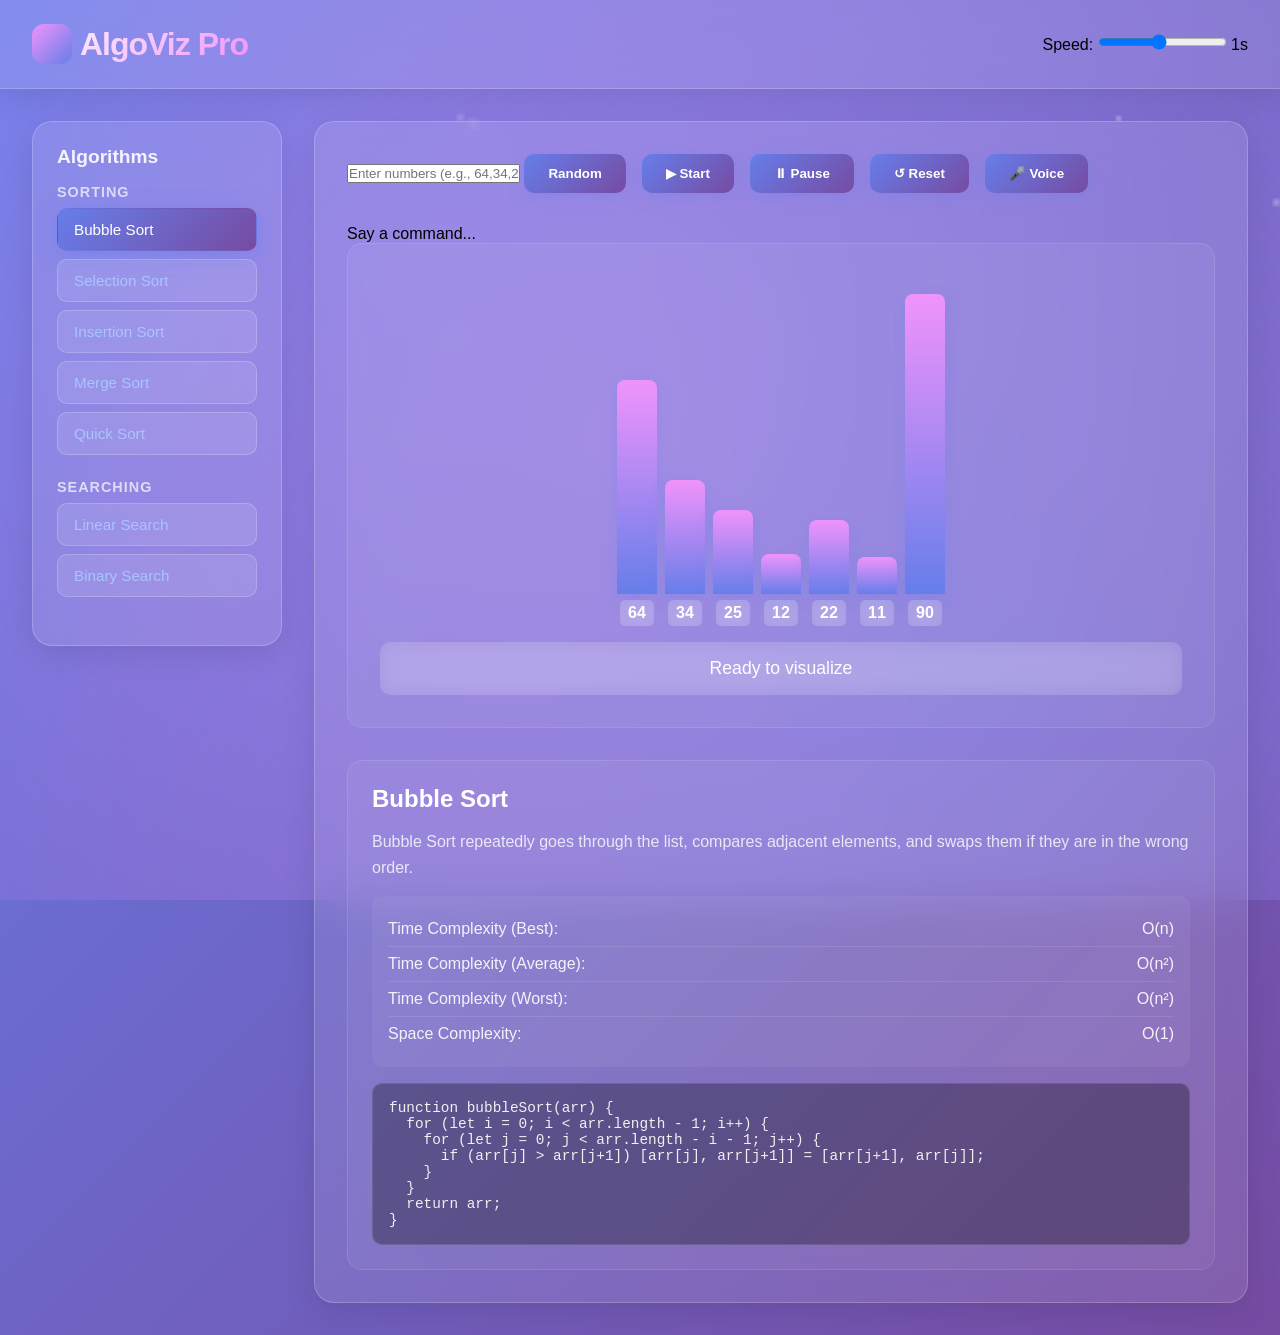
==== commit 5e2a5969: "additional functionality" ====
--- a/index.html
+++ b/index.html
@@ -67,7 +67,16 @@
           <button class="control-btn" id="startBtn">▶ Start</button>
           <button class="control-btn" id="pauseBtn">⏸ Pause</button>
           <button class="control-btn" id="resetBtn">↺ Reset</button>
+          <button class="control-btn" id="voiceBtn">🎤 Voice</button>
         </div>
+
+        <!-- Voice visualizer -->
+        <div id="voiceIndicator">
+          <div class="wave"></div>
+          <div class="wave"></div>
+          <div class="wave"></div>
+        </div>
+        <p id="voiceTranscript">Say a command...</p>
 
         <div class="viz-container">
           <div class="viz-canvas" id="vizCanvas"></div>
@@ -108,6 +117,7 @@
     for (let i = 0; i < arr.length - 1; i++) {
         for (let j = 0; j < arr.length - i - 1; j++) {
             if (arr[j] > arr[j + 1]) {
+                // Swap elements
                 [arr[j], arr[j + 1]] = [arr[j + 1], arr[j]];
             }
         }
@@ -119,6 +129,10 @@
       </main>
     </div>
 
+    <!-- GSAP Animation Library -->
+    <script src="https://cdnjs.cloudflare.com/ajax/libs/gsap/3.12.2/gsap.min.js"></script>
+
+    <!-- Main Script -->
     <script src="script.js"></script>
   </body>
 </html>
--- a/style.css
+++ b/style.css
@@ -1,585 +1,412 @@
-
-      * {
-        margin: 0;
-        padding: 0;
-        box-sizing: border-box;
-      }
-
-      :root {
-        --primary: #667eea;
-        --secondary: #764ba2;
-        --accent: #f093fb;
-        --success: #4ade80;
-        --warning: #fbbf24;
-        --danger: #f87171;
-        --dark: #1e293b;
-        --light: #f1f5f9;
-        --glass: rgba(255, 255, 255, 0.1);
-        --glass-border: rgba(255, 255, 255, 0.2);
-      }
-
-      body {
-        font-family: "Inter", -apple-system, BlinkMacSystemFont, "Segoe UI",
-          sans-serif;
-        background: linear-gradient(135deg, #667eea 0%, #764ba2 100%);
-        min-height: 100vh;
-        overflow-x: hidden;
-        position: relative;
-      }
-
-      /* Animated background */
-      .bg-animation {
-        position: fixed;
-        width: 100%;
-        height: 100%;
-        top: 0;
-        left: 0;
-        z-index: -1;
-        overflow: hidden;
-      }
-
-      .bg-animation::before {
-        content: "";
-        position: absolute;
-        width: 200%;
-        height: 200%;
-        top: -50%;
-        left: -50%;
-        background: radial-gradient(
-          circle,
-          rgba(240, 147, 251, 0.4) 0%,
-          transparent 70%
-        );
-        animation: rotate 30s linear infinite;
-      }
-
-      .bg-animation::after {
-        content: "";
-        position: absolute;
-        width: 150%;
-        height: 150%;
-        bottom: -50%;
-        right: -50%;
-        background: radial-gradient(
-          circle,
-          rgba(102, 126, 234, 0.4) 0%,
-          transparent 70%
-        );
-        animation: rotate-reverse 25s linear infinite;
-      }
-
-      @keyframes rotate {
-        0% {
-          transform: rotate(0deg);
-        }
-        100% {
-          transform: rotate(360deg);
-        }
-      }
-
-      @keyframes rotate-reverse {
-        0% {
-          transform: rotate(360deg);
-        }
-        100% {
-          transform: rotate(0deg);
-        }
-      }
-
-      /* Floating particles */
-      .particle {
-        position: fixed;
-        pointer-events: none;
-        opacity: 0.5;
-        animation: float 20s infinite linear;
-      }
-
-      @keyframes float {
-        0% {
-          transform: translateY(100vh) translateX(0) rotate(0deg);
-          opacity: 0;
-        }
-        10% {
-          opacity: 0.5;
-        }
-        90% {
-          opacity: 0.5;
-        }
-        100% {
-          transform: translateY(-100vh) translateX(100px) rotate(720deg);
-          opacity: 0;
-        }
-      }
-
-      /* Header */
-      .header {
-        background: var(--glass);
-        backdrop-filter: blur(20px);
-        border-bottom: 1px solid var(--glass-border);
-        padding: 1.5rem 2rem;
-        display: flex;
-        justify-content: space-between;
-        align-items: center;
-        position: sticky;
-        top: 0;
-        z-index: 100;
-        box-shadow: 0 8px 32px rgba(0, 0, 0, 0.1);
-      }
-
-      .logo {
-        font-size: 2rem;
-        font-weight: 800;
-        background: linear-gradient(135deg, #fff, #f093fb);
-        -webkit-background-clip: text;
-        -webkit-text-fill-color: transparent;
-        background-clip: text;
-        letter-spacing: -1px;
-        display: flex;
-        align-items: center;
-        gap: 0.5rem;
-      }
-
-      .logo-icon {
-        width: 40px;
-        height: 40px;
-        background: linear-gradient(135deg, var(--accent), var(--primary));
-        border-radius: 12px;
-        display: flex;
-        align-items: center;
-        justify-content: center;
-        font-size: 1.5rem;
-        animation: pulse-glow 2s ease-in-out infinite;
-      }
-
-      @keyframes pulse-glow {
-        0%,
-        100% {
-          box-shadow: 0 0 20px rgba(240, 147, 251, 0.5);
-        }
-        50% {
-          box-shadow: 0 0 40px rgba(240, 147, 251, 0.8);
-        }
-      }
-
-      /* Main container */
-      .container {
-        max-width: 1400px;
-        margin: 2rem auto;
-        padding: 0 2rem;
-        display: grid;
-        grid-template-columns: 250px 1fr;
-        gap: 2rem;
-      }
-
-      /* Sidebar */
-      .sidebar {
-        background: var(--glass);
-        backdrop-filter: blur(20px);
-        border: 1px solid var(--glass-border);
-        border-radius: 20px;
-        padding: 1.5rem;
-        height: fit-content;
-        position: sticky;
-        top: 100px;
-        box-shadow: 0 8px 32px rgba(0, 0, 0, 0.1);
-      }
-
-      .sidebar h3 {
-        color: white;
-        margin-bottom: 1rem;
-        font-size: 1.2rem;
-        opacity: 0.9;
-      }
-
-      .algo-category {
-        margin-bottom: 1rem;
-      }
-
-      .category-title {
-        color: rgba(255, 255, 255, 0.7);
-        font-size: 0.9rem;
-        font-weight: 600;
-        margin-bottom: 0.5rem;
-        text-transform: uppercase;
-        letter-spacing: 1px;
-      }
-
-      .algo-btn {
-        width: 100%;
-        padding: 0.75rem 1rem;
-        background: rgba(255, 255, 255, 0.1);
-        border: 1px solid rgba(255, 255, 255, 0.2);
-        color: white;
-        border-radius: 10px;
-        cursor: pointer;
-        transition: all 0.3s cubic-bezier(0.4, 0, 0.2, 1);
-        margin-bottom: 0.5rem;
-        font-size: 0.95rem;
-        text-align: left;
-        position: relative;
-        overflow: hidden;
-      }
-
-      .algo-btn::before {
-        content: "";
-        position: absolute;
-        top: 0;
-        left: -100%;
-        width: 100%;
-        height: 100%;
-        background: linear-gradient(
-          90deg,
-          transparent,
-          rgba(255, 255, 255, 0.2),
-          transparent
-        );
-        transition: left 0.5s;
-      }
-
-      .algo-btn:hover {
-        transform: translateX(5px);
-        background: rgba(255, 255, 255, 0.2);
-        border-color: rgba(255, 255, 255, 0.4);
-        box-shadow: 0 4px 20px rgba(240, 147, 251, 0.3);
-      }
-
-      .algo-btn:hover::before {
-        left: 100%;
-      }
-
-      .algo-btn.active {
-        background: linear-gradient(135deg, var(--primary), var(--secondary));
-        border-color: transparent;
-        box-shadow: 0 4px 20px rgba(102, 126, 234, 0.5);
-      }
-
-      /* Main content */
-      .main-content {
-        background: var(--glass);
-        backdrop-filter: blur(20px);
-        border: 1px solid var(--glass-border);
-        border-radius: 20px;
-        padding: 2rem;
-        box-shadow: 0 8px 32px rgba(0, 0, 0, 0.1);
-      }
-
-      /* Visualization canvas */
-      .viz-container {
-        background: rgba(255, 255, 255, 0.05);
-        border-radius: 15px;
-        padding: 2rem;
-        margin-bottom: 2rem;
-        min-height: 400px;
-        position: relative;
-        overflow: hidden;
-        border: 1px solid rgba(255, 255, 255, 0.1);
-      }
-
-      .viz-canvas {
-        display: flex;
-        align-items: flex-end;
-        justify-content: center;
-        gap: 8px;
-        min-height: 350px;
-        position: relative;
-      }
-
-      .array-bar {
-        display: flex;
-        flex-direction: column;
-        align-items: center;
-        position: relative;
-        transition: all 0.3s cubic-bezier(0.4, 0, 0.2, 1);
-      }
-
-      .bar {
-        width: 40px;
-        background: linear-gradient(180deg, var(--accent), var(--primary));
-        border-radius: 8px 8px 0 0;
-        position: relative;
-        transition: all 0.3s cubic-bezier(0.4, 0, 0.2, 1);
-        box-shadow: 0 4px 15px rgba(102, 126, 234, 0.3);
-      }
-
-      .bar.comparing {
-        background: linear-gradient(180deg, var(--warning), #f59e0b);
-        animation: pulse 0.5s ease-in-out;
-        box-shadow: 0 0 30px rgba(251, 191, 36, 0.6);
-      }
-
-      .bar.swapping {
-        background: linear-gradient(180deg, var(--danger), #ef4444);
-        animation: swap-animation 0.5s ease-in-out;
-        box-shadow: 0 0 30px rgba(248, 113, 113, 0.6);
-      }
-
-      .bar.sorted {
-        background: linear-gradient(180deg, var(--success), #22c55e);
-        animation: sorted-animation 0.5s ease-in-out;
-        box-shadow: 0 0 30px rgba(74, 222, 128, 0.6);
-      }
-
-      @keyframes pulse {
-        0%,
-        100% {
-          transform: scale(1);
-        }
-        50% {
-          transform: scale(1.1);
-        }
-      }
-
-      @keyframes swap-animation {
-        0% {
-          transform: translateY(0) rotate(0);
-        }
-        50% {
-          transform: translateY(-20px) rotate(5deg);
-        }
-        100% {
-          transform: translateY(0) rotate(0);
-        }
-      }
-
-      @keyframes sorted-animation {
-        0% {
-          transform: scale(1) translateY(0);
-        }
-        50% {
-          transform: scale(1.2) translateY(-10px);
-        }
-        100% {
-          transform: scale(1) translateY(0);
-        }
-      }
-
-      .bar-value {
-        color: white;
-        font-weight: 600;
-        font-size: 1.1rem;
-        margin-top: 0.5rem;
-        padding: 0.25rem 0.5rem;
-        background: rgba(255, 255, 255, 0.1);
-        border-radius: 5px;
-        backdrop-filter: blur(10px);
-        transition: all 0.3s;
-      }
-
-      .bar-value.highlight {
-        background: rgba(251, 191, 36, 0.3);
-        transform: scale(1.2);
-      }
-
-      /* Controls */
-      .controls {
-        display: flex;
-        gap: 1rem;
-        margin-bottom: 2rem;
-        flex-wrap: wrap;
-        align-items: center;
-      }
-
-      .control-btn {
-        padding: 0.75rem 1.5rem;
-        background: linear-gradient(135deg, var(--primary), var(--secondary));
-        border: none;
-        color: white;
-        border-radius: 10px;
-        cursor: pointer;
-        font-weight: 600;
-        transition: all 0.3s cubic-bezier(0.4, 0, 0.2, 1);
-        position: relative;
-        overflow: hidden;
-        box-shadow: 0 4px 15px rgba(102, 126, 234, 0.3);
-      }
-
-      .control-btn::before {
-        content: "";
-        position: absolute;
-        top: 50%;
-        left: 50%;
-        width: 0;
-        height: 0;
-        border-radius: 50%;
-        background: rgba(255, 255, 255, 0.3);
-        transform: translate(-50%, -50%);
-        transition: width 0.6s, height 0.6s;
-      }
-
-      .control-btn:hover {
-        transform: translateY(-2px);
-        box-shadow: 0 6px 20px rgba(102, 126, 234, 0.4);
-      }
-
-      .control-btn:active::before {
-        width: 300px;
-        height: 300px;
-      }
-
-      .control-btn:disabled {
-        opacity: 0.5;
-        cursor: not-allowed;
-      }
-
-      .input-group {
-        display: flex;
-        gap: 0.5rem;
-        align-items: center;
-        flex: 1;
-        max-width: 400px;
-      }
-
-      .array-input {
-        flex: 1;
-        padding: 0.75rem 1rem;
-        background: rgba(255, 255, 255, 0.1);
-        border: 1px solid rgba(255, 255, 255, 0.2);
-        color: white;
-        border-radius: 10px;
-        font-size: 1rem;
-        transition: all 0.3s;
-      }
-
-      .array-input::placeholder {
-        color: rgba(255, 255, 255, 0.5);
-      }
-
-      .array-input:focus {
-        outline: none;
-        background: rgba(255, 255, 255, 0.15);
-        border-color: var(--accent);
-        box-shadow: 0 0 20px rgba(240, 147, 251, 0.3);
-      }
-
-      .speed-control {
-        display: flex;
-        align-items: center;
-        gap: 0.5rem;
-        color: white;
-      }
-
-      .speed-slider {
-        width: 100px;
-        height: 6px;
-        background: rgba(255, 255, 255, 0.2);
-        border-radius: 3px;
-        outline: none;
-        -webkit-appearance: none;
-      }
-
-      .speed-slider::-webkit-slider-thumb {
-        -webkit-appearance: none;
-        width: 18px;
-        height: 18px;
-        background: linear-gradient(135deg, var(--accent), var(--primary));
-        border-radius: 50%;
-        cursor: pointer;
-        box-shadow: 0 2px 10px rgba(240, 147, 251, 0.5);
-      }
-
-      /* Info panel */
-      .info-panel {
-        background: rgba(255, 255, 255, 0.05);
-        border-radius: 15px;
-        padding: 1.5rem;
-        margin-top: 2rem;
-        border: 1px solid rgba(255, 255, 255, 0.1);
-      }
-
-      .info-title {
-        color: white;
-        font-size: 1.5rem;
-        margin-bottom: 1rem;
-        font-weight: 700;
-      }
-
-      .info-description {
-        color: rgba(255, 255, 255, 0.8);
-        line-height: 1.6;
-        margin-bottom: 1rem;
-      }
-
-      .complexity-table {
-        background: rgba(255, 255, 255, 0.05);
-        border-radius: 10px;
-        padding: 1rem;
-        margin-top: 1rem;
-      }
-
-      .complexity-row {
-        display: flex;
-        justify-content: space-between;
-        padding: 0.5rem 0;
-        color: rgba(255, 255, 255, 0.9);
-        border-bottom: 1px solid rgba(255, 255, 255, 0.1);
-      }
-
-      .complexity-row:last-child {
-        border-bottom: none;
-      }
-
-      .code-snippet {
-        background: rgba(0, 0, 0, 0.3);
-        border-radius: 10px;
-        padding: 1rem;
-        margin-top: 1rem;
-        color: #f0f0f0;
-        font-family: "Courier New", monospace;
-        font-size: 0.9rem;
-        overflow-x: auto;
-        border: 1px solid rgba(255, 255, 255, 0.1);
-      }
-
-      /* Status message */
-      .status-message {
-        text-align: center;
-        color: white;
-        font-size: 1.1rem;
-        margin-top: 1rem;
-        padding: 1rem;
-        background: rgba(255, 255, 255, 0.1);
-        border-radius: 10px;
-        backdrop-filter: blur(10px);
-        min-height: 50px;
-        display: flex;
-        align-items: center;
-        justify-content: center;
-        transition: all 0.3s;
-      }
-
-      .status-message.success {
-        background: rgba(74, 222, 128, 0.2);
-        border: 1px solid rgba(74, 222, 128, 0.3);
-      }
-
-      .status-message.warning {
-        background: rgba(251, 191, 36, 0.2);
-        border: 1px solid rgba(251, 191, 36, 0.3);
-      }
-
-      /* Responsive */
-      @media (max-width: 768px) {
-        .container {
-          grid-template-columns: 1fr;
-        }
-
-        .sidebar {
-          position: static;
-        }
-
-        .controls {
-          flex-direction: column;
-          align-items: stretch;
-        }
-
-        .input-group {
-          max-width: 100%;
-        }
-      }
-
-      .particle {
-  position: fixed;
-  pointer-events: none;
-  opacity: 0.5;
-  animation: float 20s infinite linear;
-}
+* {
+  margin: 0;
+  padding: 0;
+  box-sizing: border-box;
+}
+:root {
+--primary: #667eea;
+--secondary: #764ba2;
+--accent: #f093fb;
+--success: #4ade80;
+--warning: #fbbf24;
+--danger: #f87171;
+--dark: #1e293b;
+--light: #f1f5f9;
+--glass: rgba(255, 255, 255, 0.1);
+--glass-border: rgba(255, 255, 255, 0.2);
+}
+body {
+font-family: "Inter", -apple-system, BlinkMacSystemFont, "Segoe UI", sans-serif;
+background: linear-gradient(135deg, #667eea 0%, #764ba2 100%);
+min-height: 100vh;
+overflow-x: hidden;
+position: relative;
+}
+/* Animated background */
+.bg-animation {
+position: fixed;
+width: 100%;
+height: 100%;
+top: 0;
+left: 0;
+z-index: -1;
+overflow: hidden;
+}
+.bg-animation::before {
+content: "";
+position: absolute;
+width: 200%;
+height: 200%;
+top: -50%;
+left: -50%;
+background: radial-gradient(circle, rgba(240, 147, 251, 0.4) 0%, transparent 70%);
+animation: rotate 30s linear infinite;
+}
+.bg-animation::after {
+content: "";
+position: absolute;
+width: 150%;
+height: 150%;
+bottom: -50%;
+right: -50%;
+background: radial-gradient(circle, rgba(102, 126, 234, 0.4) 0%, transparent 70%);
+animation: rotate-reverse 25s linear infinite;
+}
+@keyframes rotate {
+0% { transform: rotate(0deg); }
+100% { transform: rotate(360deg); }
+}
+@keyframes rotate-reverse {
+0% { transform: rotate(360deg); }
+100% { transform: rotate(0deg); }
+}
+/* Floating particles */
+#particles {
+position: fixed;
+inset: 0;
+z-index: 0;
+pointer-events: none;
+}
+#particles .particle {
+position: absolute;
+pointer-events: none;
+opacity: 0.5;
+animation: float 20s infinite linear;
+}
+@keyframes float {
+0% {
+transform: translateY(100vh) translateX(0) rotate(0deg);
+opacity: 0;
+}
+10%,90% { opacity: 0.5; }
+100% {
+transform: translateY(-100vh) translateX(100px) rotate(720deg);
+opacity: 0;
+}
+}
+/* Header */
+.header {
+background: var(--glass);
+backdrop-filter: blur(20px);
+border-bottom: 1px solid var(--glass-border);
+padding: 1.5rem 2rem;
+display: flex;
+justify-content: space-between;
+align-items: center;
+position: sticky;
+top: 0;
+z-index: 100;
+box-shadow: 0 8px 32px rgba(0, 0, 0, 0.1);
+}
+.logo {
+font-size: 2rem;
+font-weight: 800;
+background: linear-gradient(135deg, #fff, #f093fb);
+-webkit-background-clip: text;
+-webkit-text-fill-color: transparent;
+background-clip: text;
+letter-spacing: -1px;
+display: flex;
+align-items: center;
+gap: 0.5rem;
+}
+.logo-icon {
+width: 40px;
+height: 40px;
+background: linear-gradient(135deg, var(--accent), var(--primary));
+border-radius: 12px;
+display: flex;
+align-items: center;
+justify-content: center;
+font-size: 1.5rem;
+animation: pulse-glow 2s ease-in-out infinite;
+}
+@keyframes pulse-glow {
+0%,100% { box-shadow: 0 0 20px rgba(240, 147, 251, 0.5); }
+50% { box-shadow: 0 0 40px rgba(240, 147, 251, 0.8); }
+}
+/* Main container */
+.container {
+max-width: 1400px;
+margin: 2rem auto;
+padding: 0 2rem;
+display: grid;
+grid-template-columns: 250px 1fr;
+gap: 2rem;
+}
+/* Sidebar */
+.sidebar {
+background: var(--glass);
+backdrop-filter: blur(20px);
+border: 1px solid var(--glass-border);
+border-radius: 20px;
+padding: 1.5rem;
+height: fit-content;
+position: sticky;
+top: 100px;
+box-shadow: 0 8px 32px rgba(0, 0, 0, 0.1);
+z-index: 10;
+}
+.sidebar h3 {
+color: rgba(255, 255, 255, 0.9);
+margin-bottom: 1rem;
+font-size: 1.2rem;
+}
+.algo-category { margin-bottom: 1rem; }
+.category-title {
+color: rgba(255, 255, 255, 0.7);
+font-size: 0.9rem;
+font-weight: 600;
+margin-bottom: 0.5rem;
+text-transform: uppercase;
+letter-spacing: 1px;
+}
+/* Algorithm buttons */
+.algo-btn {
+width: 100%;
+padding: 0.75rem 1rem;
+background: rgba(255, 255, 255, 0.1);
+border: 1px solid rgba(255, 255, 255, 0.2);
+color: #a8c5ff;
+border-radius: 10px;
+cursor: pointer;
+transition: all 0.3s;
+margin-bottom: 0.5rem;
+font-size: 0.95rem;
+text-align: left;
+position: relative;
+overflow: hidden;
+}
+.algo-btn::before {
+content: "";
+position: absolute;
+top: 0;
+left: -100%;
+width: 100%;
+height: 100%;
+background: linear-gradient(90deg, transparent, rgba(255, 255, 255, 0.2), transparent);
+transition: left 0.5s;
+}
+.algo-btn:hover {
+transform: translateX(5px);
+background: rgba(255, 255, 255, 0.2);
+border-color: rgba(255, 255, 255, 0.4);
+box-shadow: 0 4px 20px rgba(240, 147, 251, 0.3);
+}
+.algo-btn:hover::before { left: 100%; }
+.algo-btn.active {
+background: linear-gradient(135deg, var(--primary), var(--secondary));
+border-color: transparent;
+box-shadow: 0 4px 20px rgba(102, 126, 234, 0.5);
+color: white;
+}
+/* Main content */
+.main-content {
+background: var(--glass);
+backdrop-filter: blur(20px);
+border: 1px solid var(--glass-border);
+border-radius: 20px;
+padding: 2rem;
+box-shadow: 0 8px 32px rgba(0, 0, 0, 0.1);
+min-height: 600px;
+}
+/* Visualization container */
+.viz-container {
+background: rgba(255, 255, 255, 0.05);
+border-radius: 15px;
+padding: 2rem;
+margin-bottom: 2rem;
+min-height: 400px;
+position: relative;
+overflow: hidden;
+border: 1px solid rgba(255, 255, 255, 0.1);
+}
+.viz-canvas {
+display: flex;
+align-items: flex-end;
+justify-content: center;
+gap: 8px;
+min-height: 350px;
+}
+.array-bar {
+display: flex;
+flex-direction: column;
+align-items: center;
+position: relative;
+}
+.bar {
+width: 40px;
+background: linear-gradient(180deg, var(--accent), var(--primary));
+border-radius: 8px 8px 0 0;
+transition: all 0.3s;
+box-shadow: 0 4px 15px rgba(102, 126, 234, 0.3);
+}
+.bar.comparing {
+background: linear-gradient(180deg, var(--warning), #f59e0b);
+animation: pulse 0.5s ease-in-out;
+box-shadow: 0 0 30px rgba(251, 191, 36, 0.6);
+}
+.bar.swapping {
+background: linear-gradient(180deg, var(--danger), #ef4444);
+animation: swap-animation 0.5s ease-in-out;
+box-shadow: 0 0 30px rgba(248, 113, 113, 0.6);
+}
+.bar.sorted {
+background: linear-gradient(180deg, var(--success), #22c55e);
+animation: sorted-animation 0.5s ease-in-out;
+box-shadow: 0 0 30px rgba(74, 222, 128, 0.6);
+}
+@keyframes pulse {
+0%,100% { transform: scale(1); }
+50% { transform: scale(1.1); }
+}
+@keyframes swap-animation {
+0% { transform: translateY(0); }
+50% { transform: translateY(-20px) rotate(5deg); }
+100% { transform: translateY(0); }
+}
+@keyframes sorted-animation {
+0% { transform: scale(1); }
+50% { transform: scale(1.2) translateY(-10px); }
+100% { transform: scale(1); }
+}
+.bar-value {
+color: white;
+font-weight: 600;
+font-size: 1rem;
+margin-top: 0.4rem;
+background: rgba(255, 255, 255, 0.15);
+border-radius: 5px;
+padding: 0.25rem 0.5rem;
+backdrop-filter: blur(10px);
+}
+.bar-value.highlight {
+background: rgba(251, 191, 36, 0.3);
+transform: scale(1.2);
+}
+/* Controls */
+.controls {
+display: flex;
+gap: 1rem;
+margin-bottom: 2rem;
+flex-wrap: wrap;
+align-items: center;
+}
+.control-btn {
+padding: 0.75rem 1.5rem;
+background: linear-gradient(135deg, var(--primary), var(--secondary));
+border: none;
+color: white;
+border-radius: 10px;
+cursor: pointer;
+font-weight: 600;
+transition: all 0.3s;
+position: relative;
+overflow: hidden;
+box-shadow: 0 4px 15px rgba(102, 126, 234, 0.3);
+}
+.control-btn:hover {
+transform: translateY(-2px);
+box-shadow: 0 6px 20px rgba(102, 126, 234, 0.4);
+}
+.control-btn:disabled {
+opacity: 0.5;
+cursor: not-allowed;
+}
+/* Mic Button */
+#micBtn {
+position: fixed;
+bottom: 25px;
+right: 25px;
+background: linear-gradient(135deg, var(--accent), var(--primary));
+border: none;
+color: white;
+border-radius: 50%;
+width: 60px;
+height: 60px;
+font-size: 1.8rem;
+cursor: pointer;
+box-shadow: 0 4px 20px rgba(240, 147, 251, 0.4);
+transition: all 0.3s;
+z-index: 50;
+}
+#micBtn.active {
+background: linear-gradient(135deg, var(--success), var(--accent));
+box-shadow: 0 0 30px rgba(74, 222, 128, 0.6);
+}
+#micBtn:hover { transform: scale(1.1); }
+/* Info panel */
+.info-panel {
+background: rgba(255, 255, 255, 0.05);
+border-radius: 15px;
+padding: 1.5rem;
+margin-top: 2rem;
+border: 1px solid rgba(255, 255, 255, 0.1);
+}
+.info-title {
+color: white;
+font-size: 1.5rem;
+margin-bottom: 1rem;
+font-weight: 700;
+}
+.info-description {
+color: rgba(255, 255, 255, 0.8);
+line-height: 1.6;
+margin-bottom: 1rem;
+}
+.complexity-table {
+background: rgba(255, 255, 255, 0.05);
+border-radius: 10px;
+padding: 1rem;
+margin-top: 1rem;
+}
+.complexity-row {
+display: flex;
+justify-content: space-between;
+padding: 0.5rem 0;
+color: rgba(255, 255, 255, 0.9);
+border-bottom: 1px solid rgba(255, 255, 255, 0.1);
+}
+.complexity-row:last-child { border-bottom: none; }
+.code-snippet {
+background: rgba(0, 0, 0, 0.3);
+border-radius: 10px;
+padding: 1rem;
+margin-top: 1rem;
+color: #f0f0f0;
+font-family: "Courier New", monospace;
+font-size: 0.9rem;
+overflow-x: auto;
+border: 1px solid rgba(255, 255, 255, 0.1);
+}
+/* Status message */
+.status-message {
+text-align: center;
+color: white;
+font-size: 1.1rem;
+margin-top: 1rem;
+padding: 1rem;
+background: rgba(255, 255, 255, 0.1);
+border-radius: 10px;
+backdrop-filter: blur(10px);
+min-height: 50px;
+display: flex;
+align-items: center;
+justify-content: center;
+transition: all 0.3s;
+}
+.status-message.success {
+background: rgba(74, 222, 128, 0.2);
+border: 1px solid rgba(74, 222, 128, 0.3);
+}
+.status-message.warning {
+background: rgba(251, 191, 36, 0.2);
+border: 1px solid rgba(251, 191, 36, 0.3);
+}
+/* Responsive */
+@media (max-width: 768px) {
+.container { grid-template-columns: 1fr; }
+.sidebar { position: static; }
+.controls { flex-direction: column; align-items: stretch; }
+.input-group { max-width: 100%; }
+}
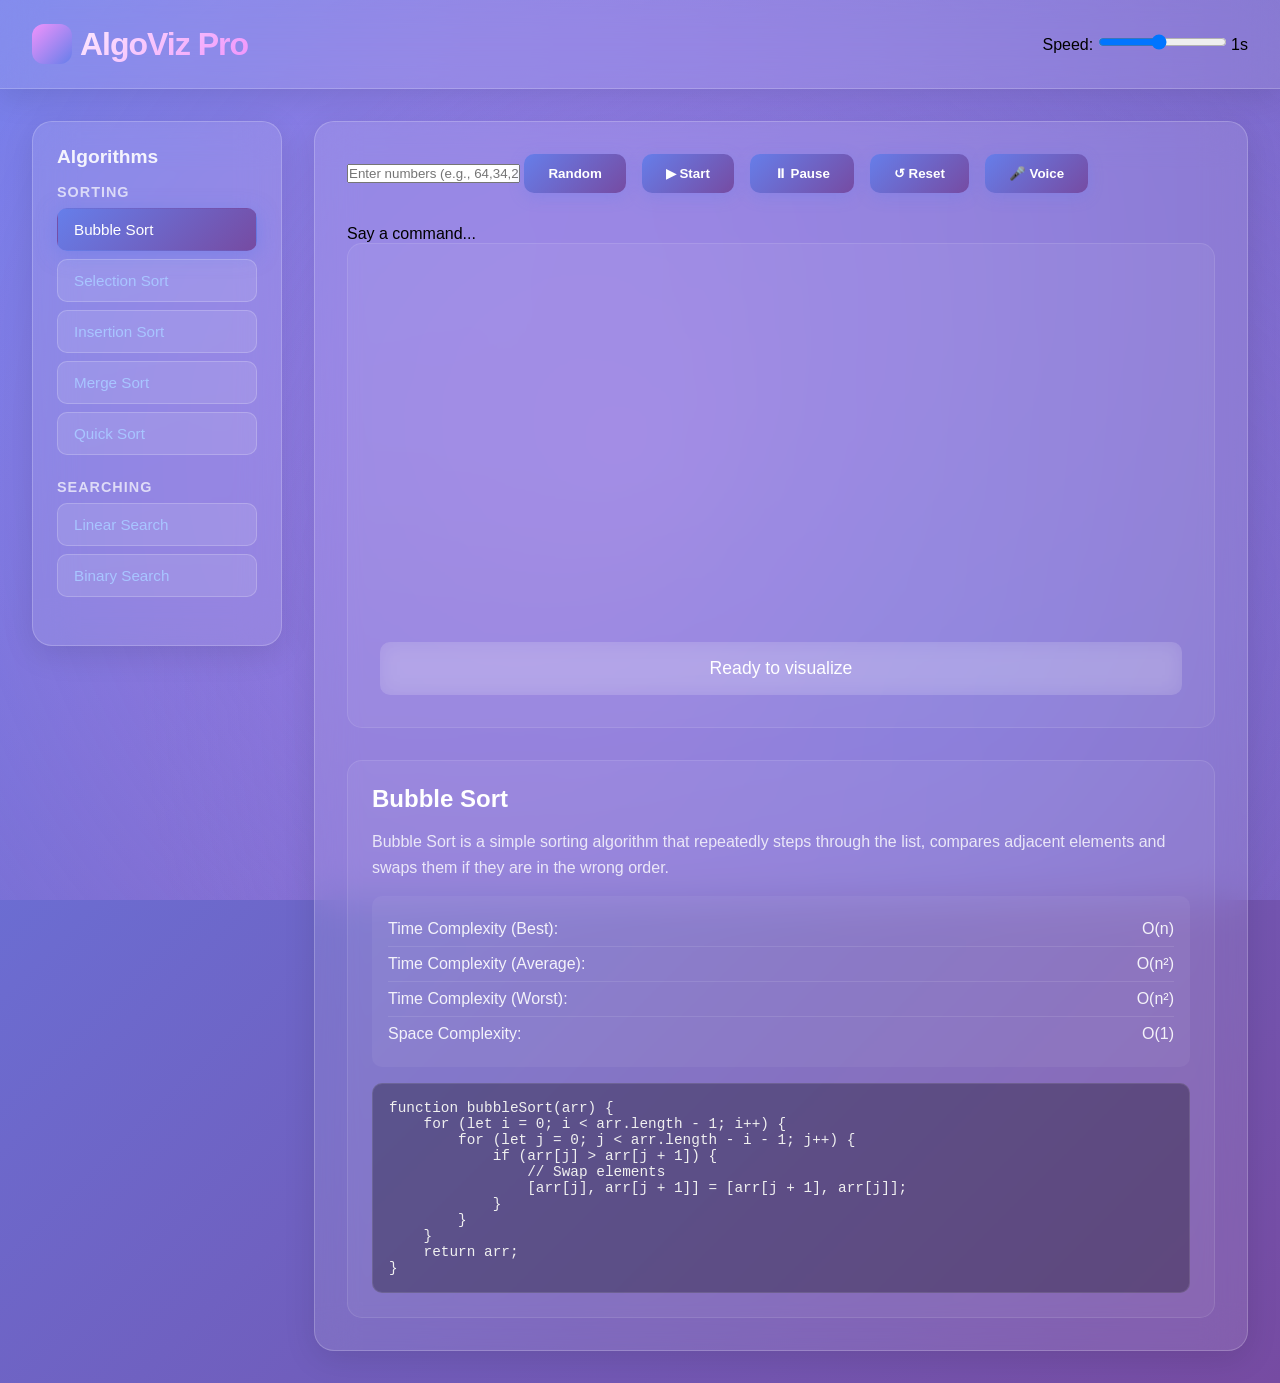
==== commit bfd9302a: "Refactor codebase into ES6 modules" ====
--- a/index.html
+++ b/index.html
@@ -133,6 +133,6 @@
     <script src="https://cdnjs.cloudflare.com/ajax/libs/gsap/3.12.2/gsap.min.js"></script>
 
     <!-- Main Script -->
-    <script src="script.js"></script>
+    <script type="module" src="script.js"></script>
   </body>
 </html>
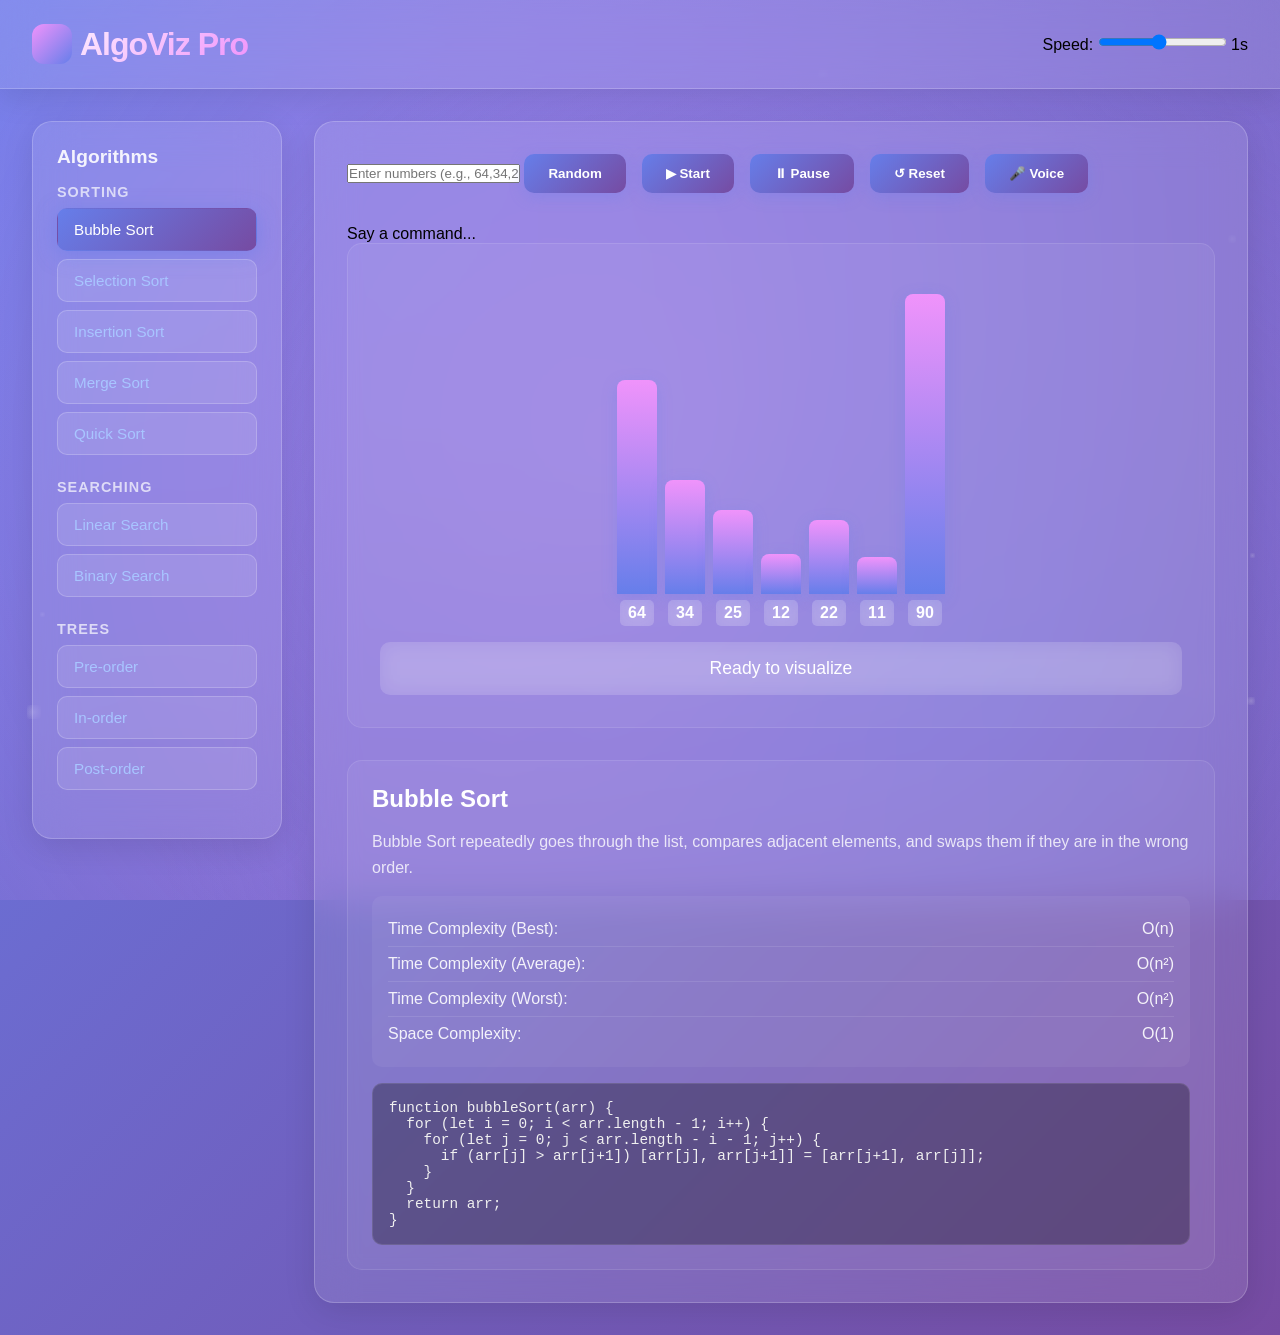
==== commit ffaff7fa: "added tree animations" ====
--- a/index.html
+++ b/index.html
@@ -50,6 +50,13 @@
           <div class="category-title">Searching</div>
           <button class="algo-btn" data-algo="linear">Linear Search</button>
           <button class="algo-btn" data-algo="binary">Binary Search</button>
+        </div>
+
+        <div class="algo-category">
+          <div class="category-title">Trees</div>
+          <button class="algo-btn" data-algo="preorder">Pre-order</button>
+          <button class="algo-btn" data-algo="inorder">In-order</button>
+          <button class="algo-btn" data-algo="postorder">Post-order</button>
         </div>
       </aside>
 
--- a/style.css
+++ b/style.css
@@ -405,8 +405,58 @@
 }
 /* Responsive */
 @media (max-width: 768px) {
-.container { grid-template-columns: 1fr; }
-.sidebar { position: static; }
-.controls { flex-direction: column; align-items: stretch; }
-.input-group { max-width: 100%; }
+  .container { grid-template-columns: 1fr; }
+  .sidebar { position: static; }
+  .controls { flex-direction: column; align-items: stretch; }
+  .input-group { max-width: 100%; }
+}
+
+/* Tree Visualization */
+.tree-node {
+  position: absolute;
+  width: 40px;
+  height: 40px;
+  background: linear-gradient(135deg, var(--accent), var(--primary));
+  border-radius: 50%;
+  display: flex;
+  align-items: center;
+  justify-content: center;
+  color: white;
+  font-weight: 600;
+  font-size: 1rem;
+  box-shadow: 0 4px 15px rgba(102, 126, 234, 0.4);
+  z-index: 2;
+  transition: background 0.3s, transform 0.3s;
+}
+
+.tree-node.highlight {
+  background: linear-gradient(135deg, var(--warning), #f59e0b);
+  box-shadow: 0 0 25px rgba(251, 191, 36, 0.8);
+  transform: scale(1.2);
+}
+
+.tree-node.visited {
+  background: linear-gradient(135deg, var(--success), #22c55e);
+  box-shadow: 0 0 25px rgba(74, 222, 128, 0.6);
+}
+
+.tree-edge {
+  position: absolute;
+  top: 0;
+  left: 0;
+  width: 100%;
+  height: 100%;
+  pointer-events: none;
+  z-index: 1;
+}
+
+.tree-edge line {
+  stroke: rgba(255, 255, 255, 0.4);
+  stroke-width: 2px;
+  transition: stroke 0.3s;
+}
+
+.tree-edge line.highlight {
+  stroke: var(--warning);
+  stroke-width: 3px;
 }
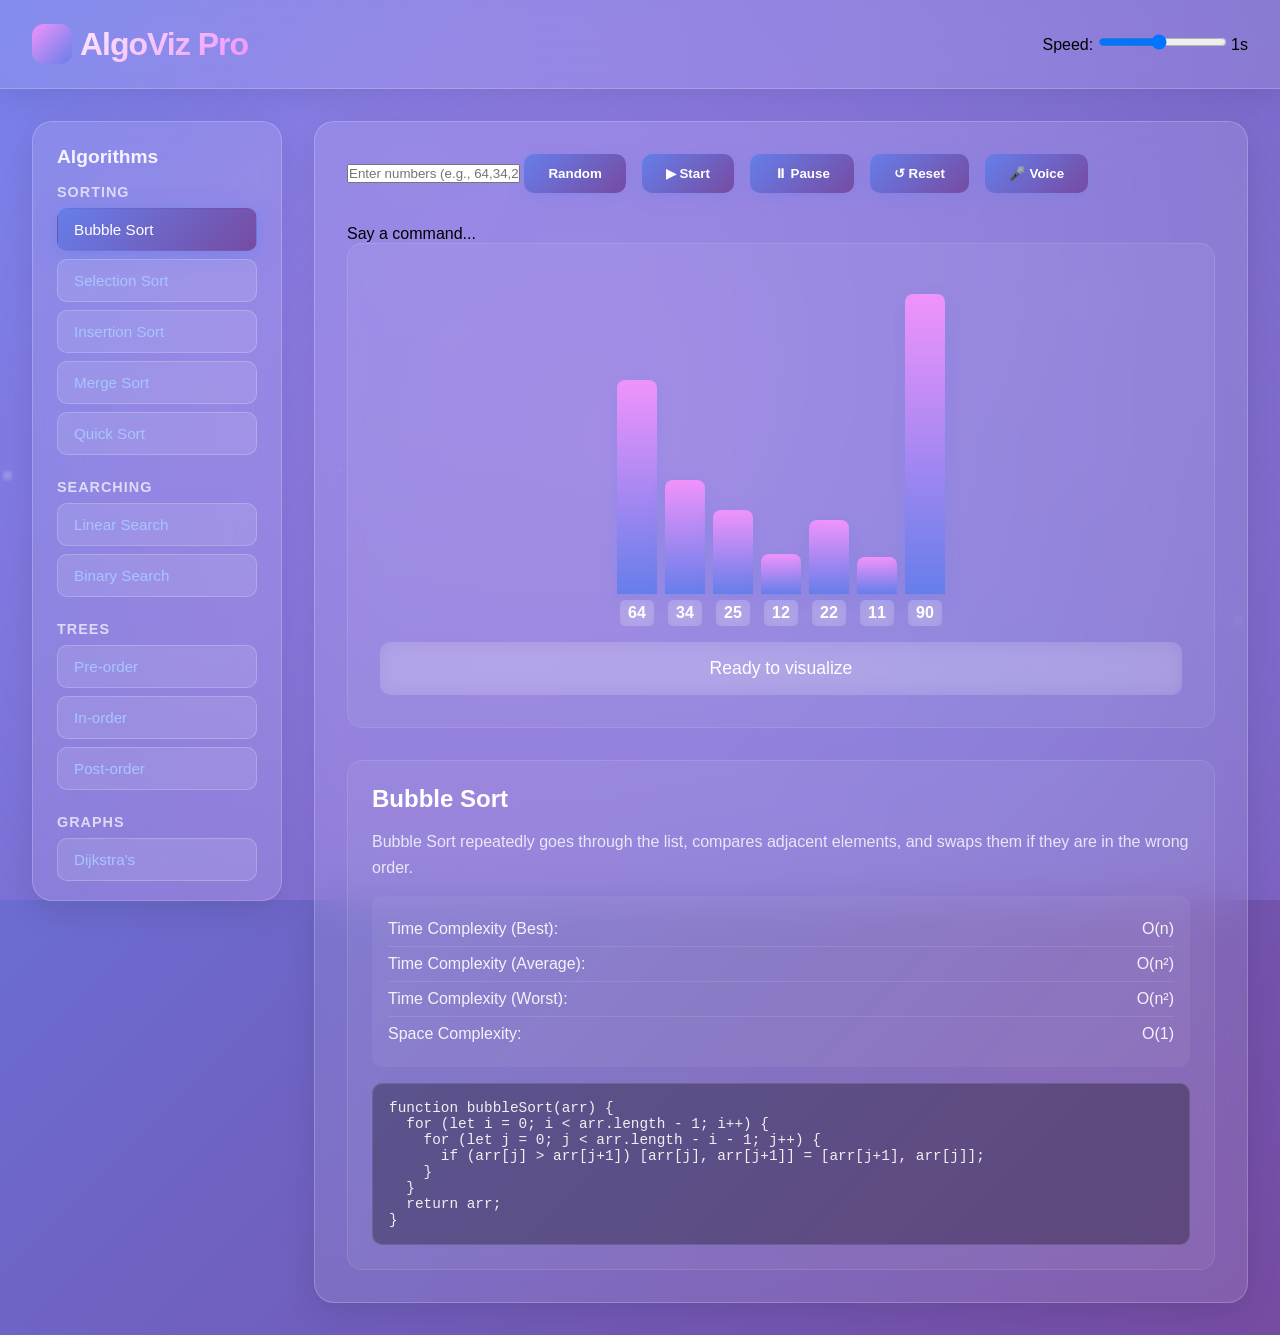
==== commit a3ef7338: "feat: implement Dijkstra's Algorithm and Circular Graph Visualization" ====
--- a/index.html
+++ b/index.html
@@ -57,6 +57,11 @@
           <button class="algo-btn" data-algo="preorder">Pre-order</button>
           <button class="algo-btn" data-algo="inorder">In-order</button>
           <button class="algo-btn" data-algo="postorder">Post-order</button>
+        </div>
+
+        <div class="algo-category">
+          <div class="category-title">Graphs</div>
+          <button class="algo-btn" data-algo="dijkstra">Dijkstra's</button>
         </div>
       </aside>
 
--- a/style.css
+++ b/style.css
@@ -136,16 +136,31 @@
 }
 /* Sidebar */
 .sidebar {
-background: var(--glass);
-backdrop-filter: blur(20px);
-border: 1px solid var(--glass-border);
-border-radius: 20px;
-padding: 1.5rem;
-height: fit-content;
-position: sticky;
-top: 100px;
-box-shadow: 0 8px 32px rgba(0, 0, 0, 0.1);
-z-index: 10;
+  background: var(--glass);
+  backdrop-filter: blur(20px);
+  border: 1px solid var(--glass-border);
+  border-radius: 20px;
+  padding: 1.5rem;
+  height: fit-content;
+  max-height: calc(100vh - 120px);
+  overflow-y: auto;
+  position: sticky;
+  top: 100px;
+  box-shadow: 0 8px 32px rgba(0, 0, 0, 0.1);
+  z-index: 10;
+}
+.sidebar::-webkit-scrollbar {
+  width: 6px;
+}
+.sidebar::-webkit-scrollbar-track {
+  background: transparent;
+}
+.sidebar::-webkit-scrollbar-thumb {
+  background: rgba(255, 255, 255, 0.2);
+  border-radius: 10px;
+}
+.sidebar::-webkit-scrollbar-thumb:hover {
+  background: rgba(255, 255, 255, 0.4);
 }
 .sidebar h3 {
 color: rgba(255, 255, 255, 0.9);
@@ -222,11 +237,14 @@
 border: 1px solid rgba(255, 255, 255, 0.1);
 }
 .viz-canvas {
-display: flex;
-align-items: flex-end;
-justify-content: center;
-gap: 8px;
-min-height: 350px;
+  position: relative;
+  width: 100%;
+  height: 100%;
+  display: flex;
+  align-items: flex-end;
+  justify-content: center;
+  gap: 8px;
+  min-height: 350px;
 }
 .array-bar {
 display: flex;
@@ -459,4 +477,17 @@
 .tree-edge line.highlight {
   stroke: var(--warning);
   stroke-width: 3px;
+}
+
+.tree-edge line.path {
+  stroke: var(--success);
+  stroke-width: 4px;
+}
+
+.edge-weight {
+  fill: white;
+  font-size: 14px;
+  font-weight: bold;
+  text-shadow: 0 2px 4px rgba(0,0,0,0.8);
+  pointer-events: none;
 }
